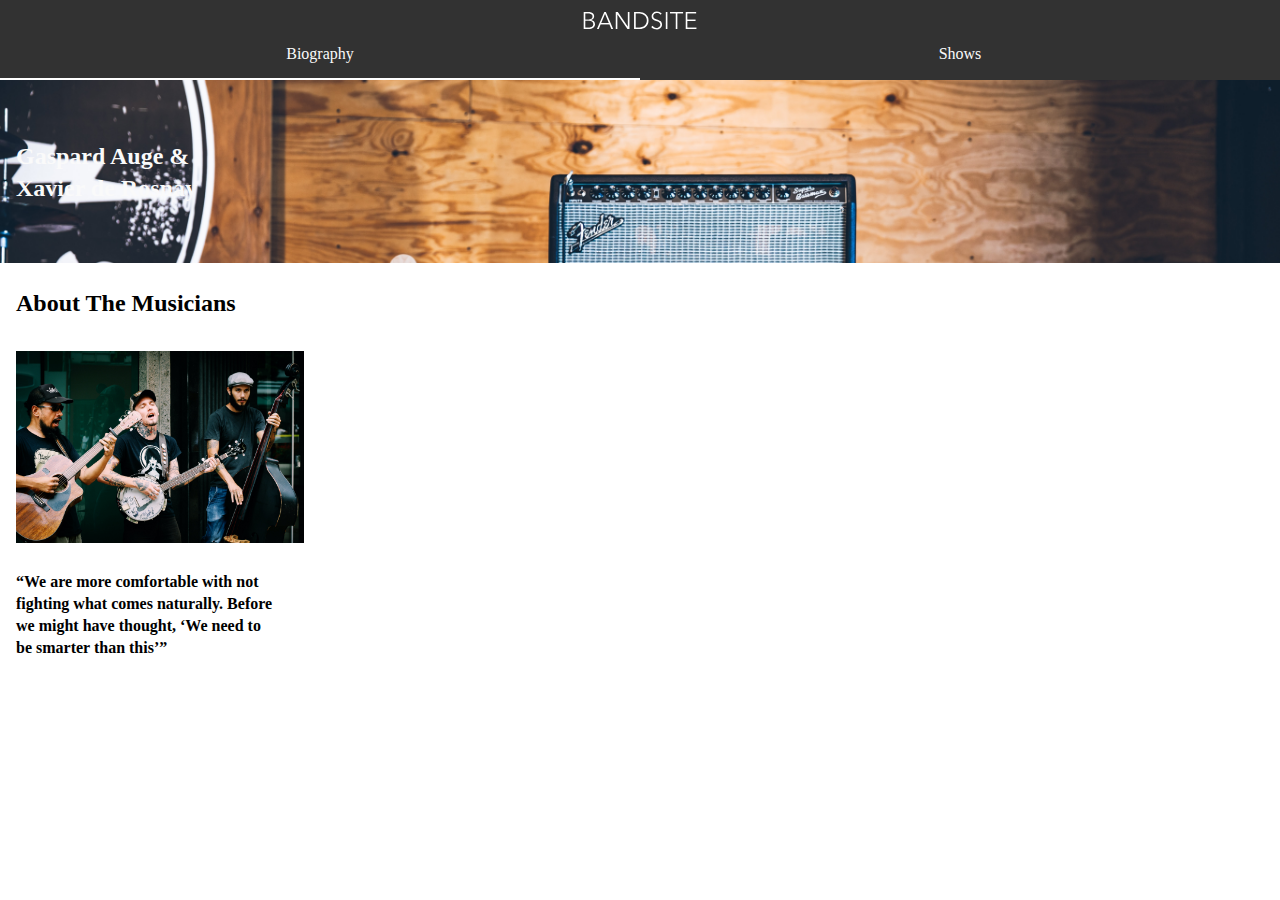
==== Sprint-1/index.html @ 8f19e52b "My Sprint 1" ====
<!DOCTYPE html>
<html lang="en">
<head>
    <meta charset="UTF-8">
    <meta name="viewport" content="width=device-width, initial-scale=1.0">
    <title>Band Site</title>
    <link rel="stylesheet" href="./Styles/main.css">
</head>
<body>
    <header class="header">
        <nav class="header__nav">
            <div class="nav__div">
                <a href="./index.html" class="nav__div--link"><img src="./Assets/Logo/Logo-bandsite.svg" alt=""></a>
            </div>
            <div class="nav__div2">
                <a href="./index.html" class="nav__div2--link nav__div2--link1">Biography</a>
                <a href="" class="nav__div2--link nav__div2--link2">Shows</a>
            </div>
        </nav>
    </header>
    <main class="hero">
            <h1 class="hero__head">Gaspard Auge &<br> Xavier de Rosnay</h1>
    </main>
    <article class="article">
            <h2 class="subheader">About The Musicians</h2>
            <img class="article__img" src="./Assets/Images/matheus-ferrero-RxpqZBBevKg-unsplash.jpg" alt="Musicians">
            <p class="article__quote"><strong>“We are more comfortable with not<br>
                                       fighting what comes naturally. Before<br>
                                       we might have thought, ‘We need to<br>
                                       be smarter than this’”</strong></p>
    </article>
    <footer>

    </footer>
</body>
</html>
---- Sprint-1/Styles/main.css ----
@font-face {
  font-family: 'Avenir';
  src: url("../4.0-Assets/_Global-Font/AvenirNextProLT");
}

* {
  padding: 0;
  margin: 0;
  font-family: 'Avenir';
}

.header__nav {
  background-color: #323232;
  height: 80px;
  display: -webkit-box;
  display: -ms-flexbox;
  display: flex;
  -webkit-box-sizing: border-box;
          box-sizing: border-box;
  -webkit-box-orient: vertical;
  -webkit-box-direction: normal;
      -ms-flex-direction: column;
          flex-direction: column;
  -webkit-box-pack: center;
      -ms-flex-pack: center;
          justify-content: center;
  width: 100%;
}

.header__nav .nav__div {
  margin: auto;
  padding: 0 16px;
}

.header__nav .nav__div2 {
  display: -webkit-box;
  display: -ms-flexbox;
  display: flex;
  -webkit-box-pack: justify;
      -ms-flex-pack: justify;
          justify-content: space-between;
  -webkit-box-sizing: border-box;
          box-sizing: border-box;
}

.header__nav .nav__div2--link1 {
  text-align: center;
  color: #fafafa;
  text-decoration: none;
  padding-bottom: 15px;
  width: 50%;
  border-bottom: 2px solid white;
}

.header__nav .nav__div2--link2 {
  text-align: center;
  color: #fafafa;
  text-decoration: none;
  padding-bottom: 15px;
  width: 50%;
}

.hero {
  background-image: url("../Assets/Images/austin-neill-1t0yY9lSpyE-unsplash.jpg");
  height: 183px;
  background-size: cover;
  padding: 0 16px;
  display: -webkit-box;
  display: -ms-flexbox;
  display: flex;
  -webkit-box-align: center;
      -ms-flex-align: center;
          align-items: center;
}

.hero__head {
  color: #fafafa;
  font-size: 24px;
  line-height: 32px;
}

.article {
  padding: 0 16px;
}

.article .subheader {
  font-size: 24px;
  line-height: 32px;
  padding: 24px 0 32px;
}

.article__img {
  width: 288px;
  padding-bottom: 24px;
}

.article__quote {
  font-size: 16px;
  line-height: 22px;
  text-align: justify;
}
/*# sourceMappingURL=main.css.map */
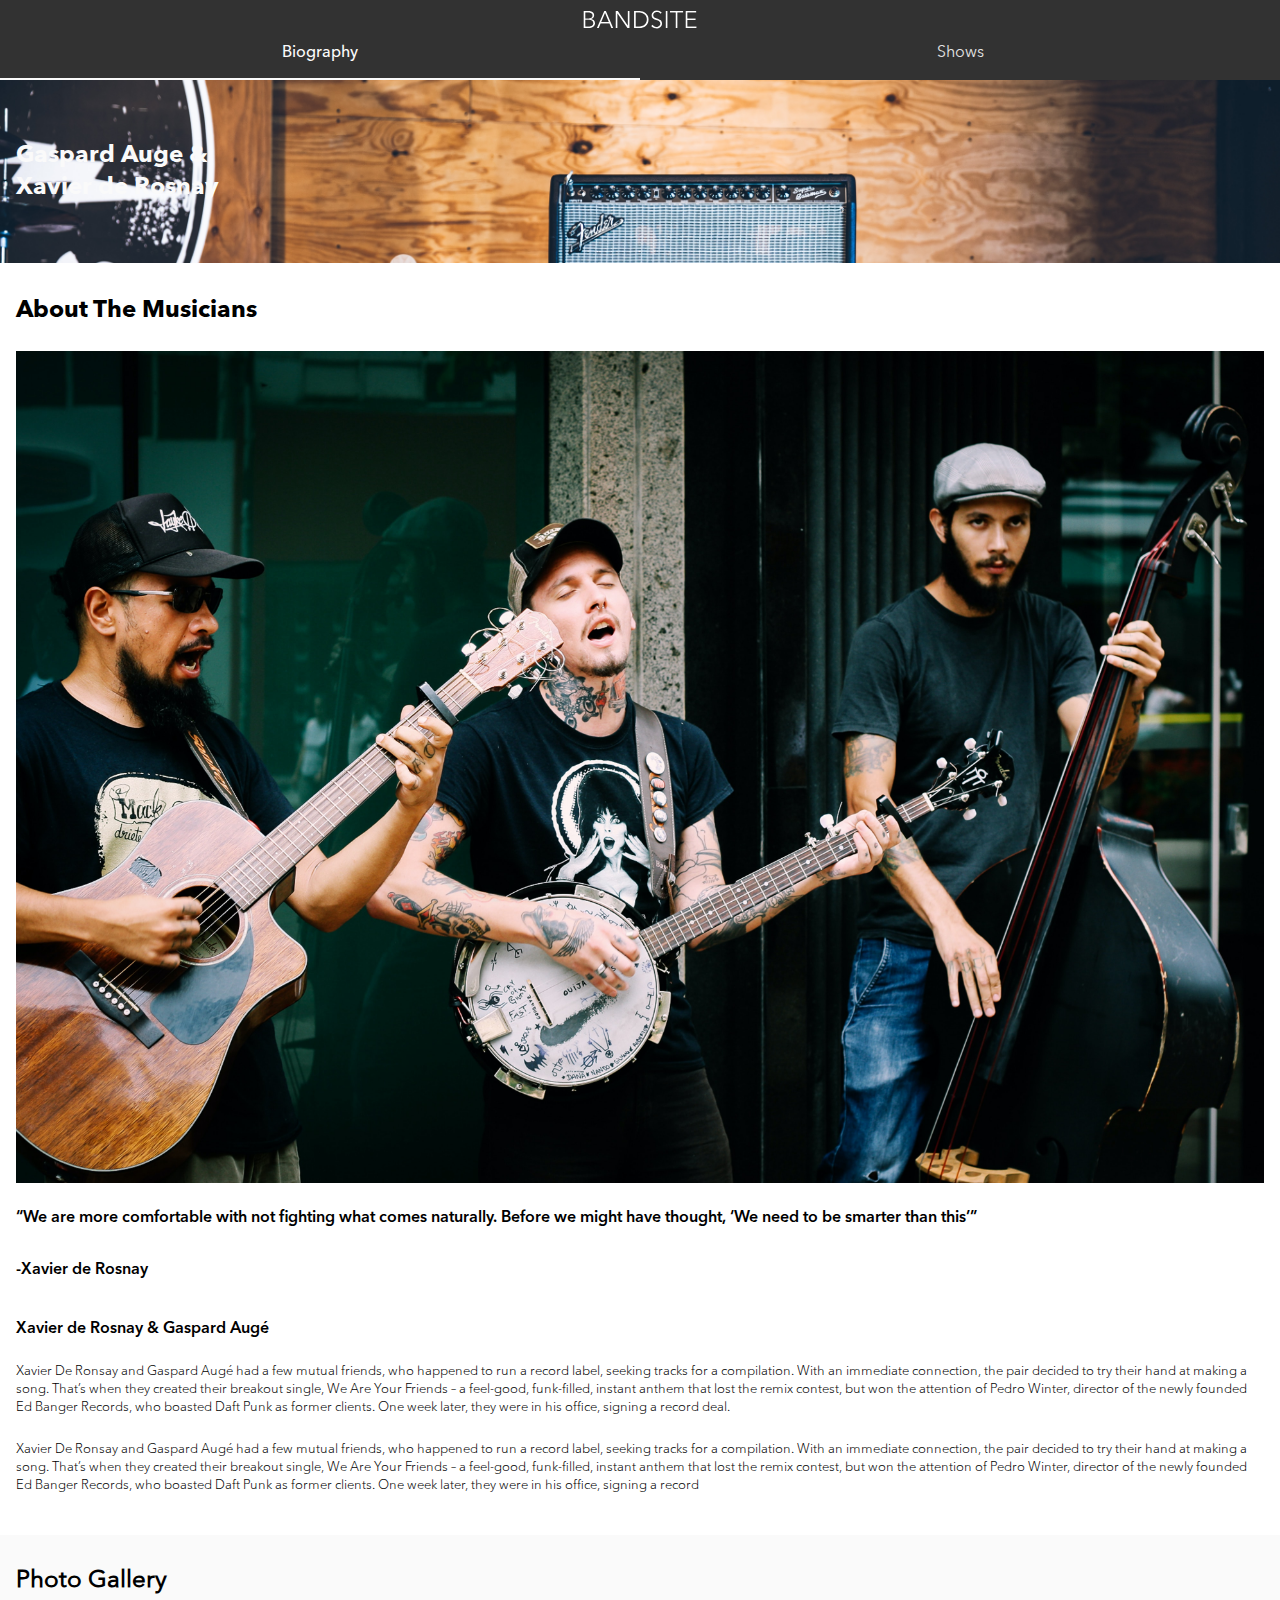
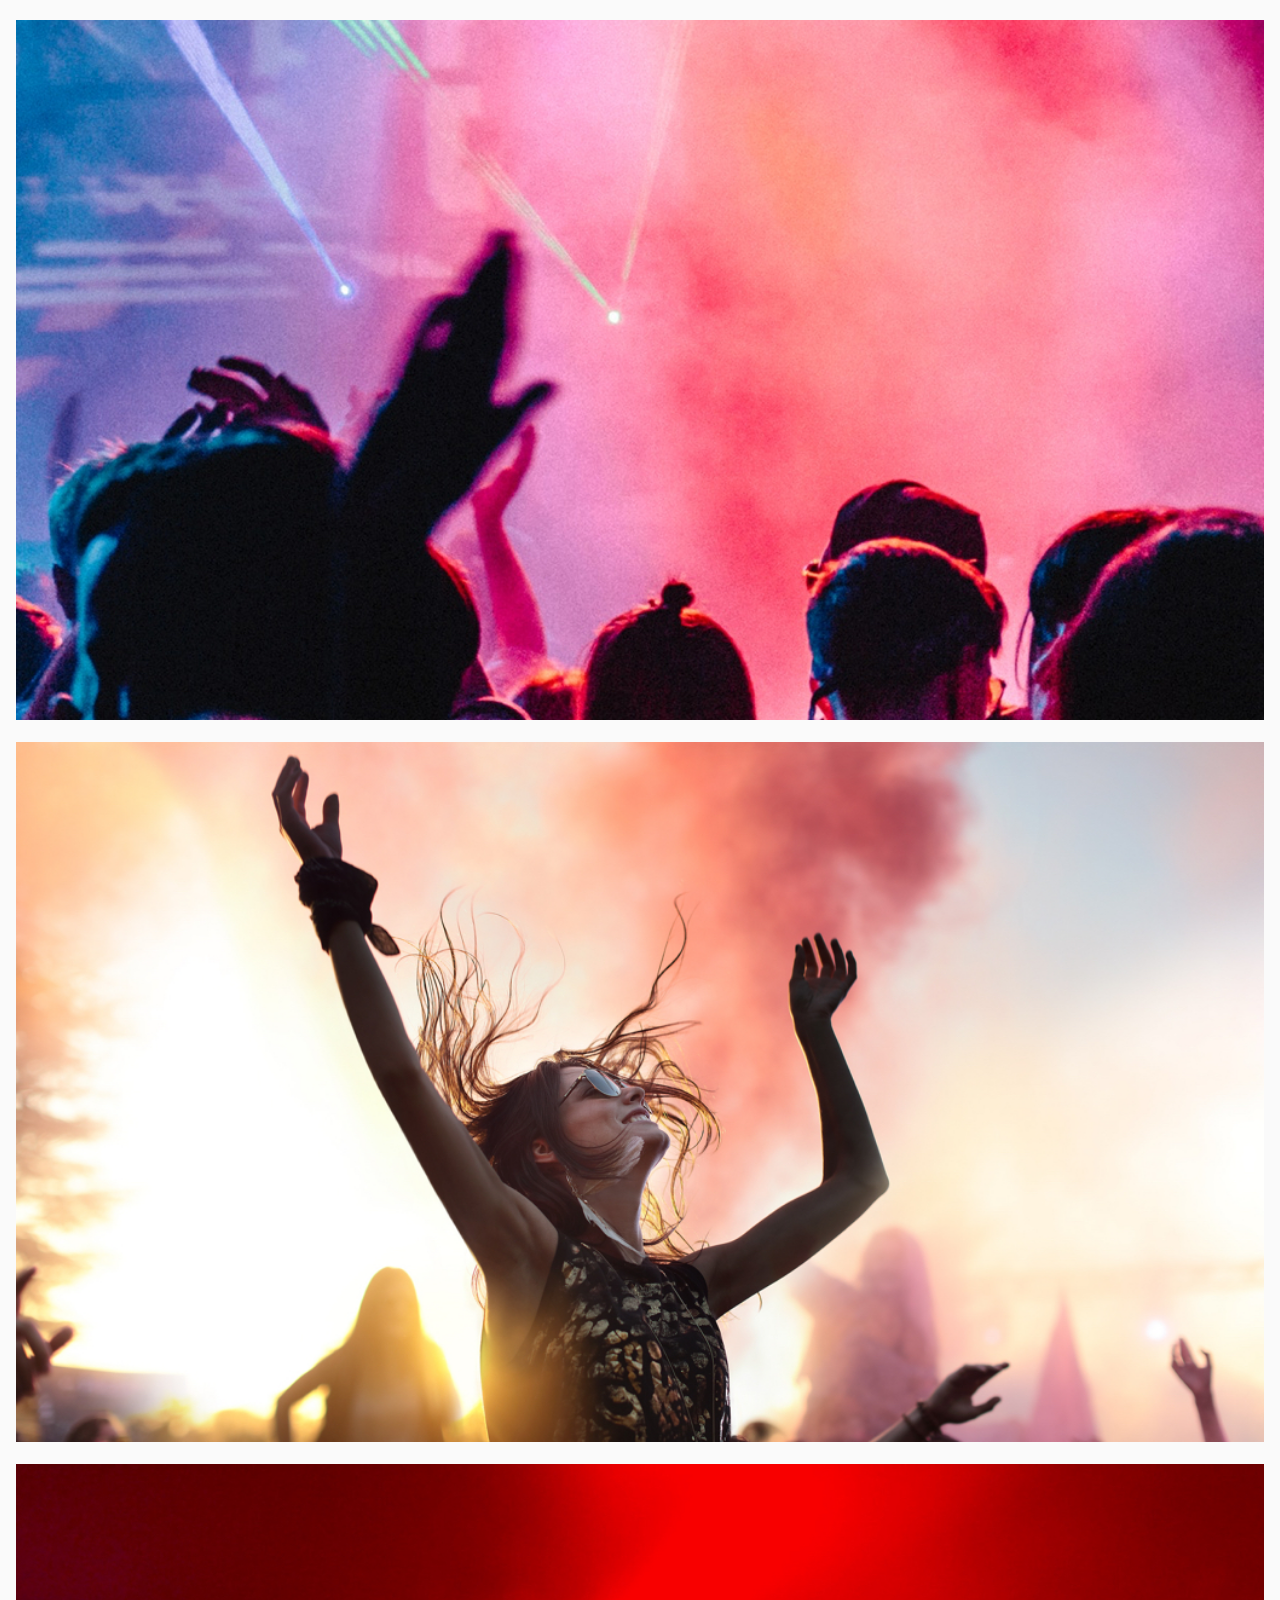
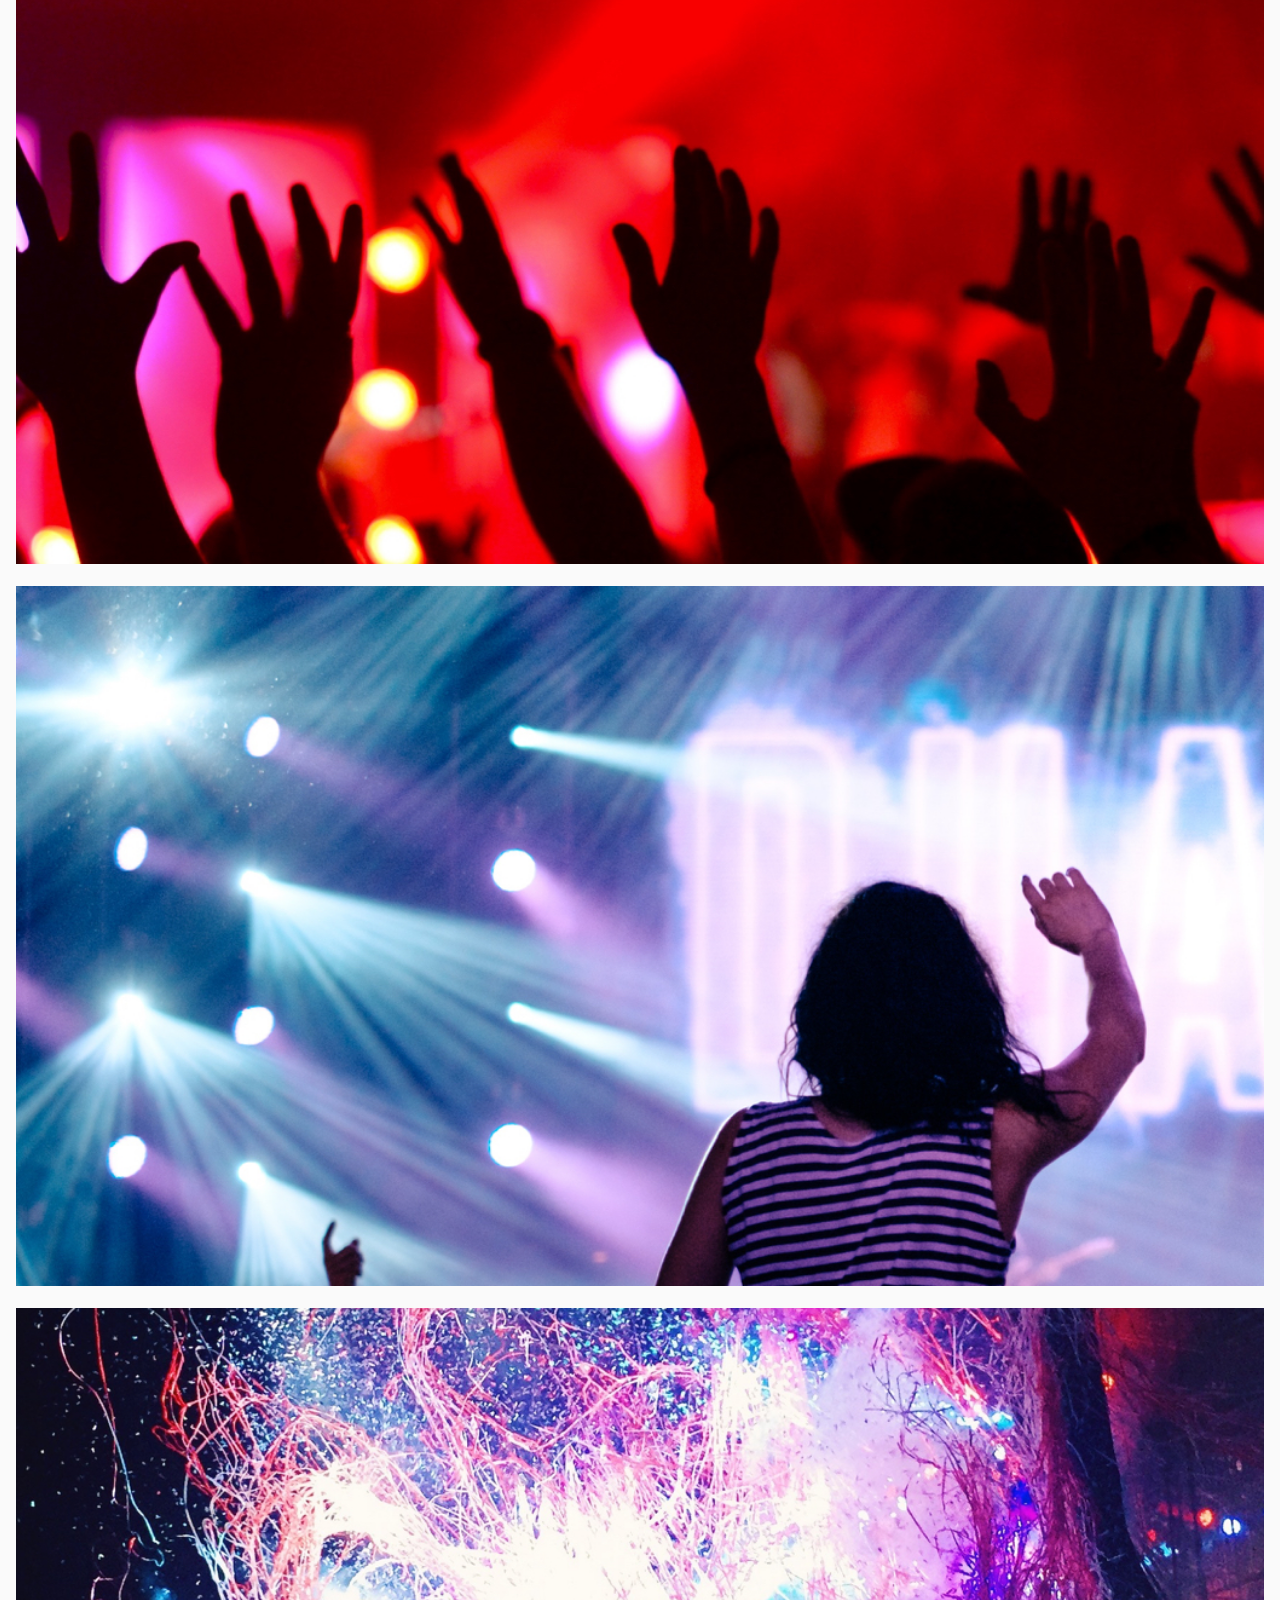
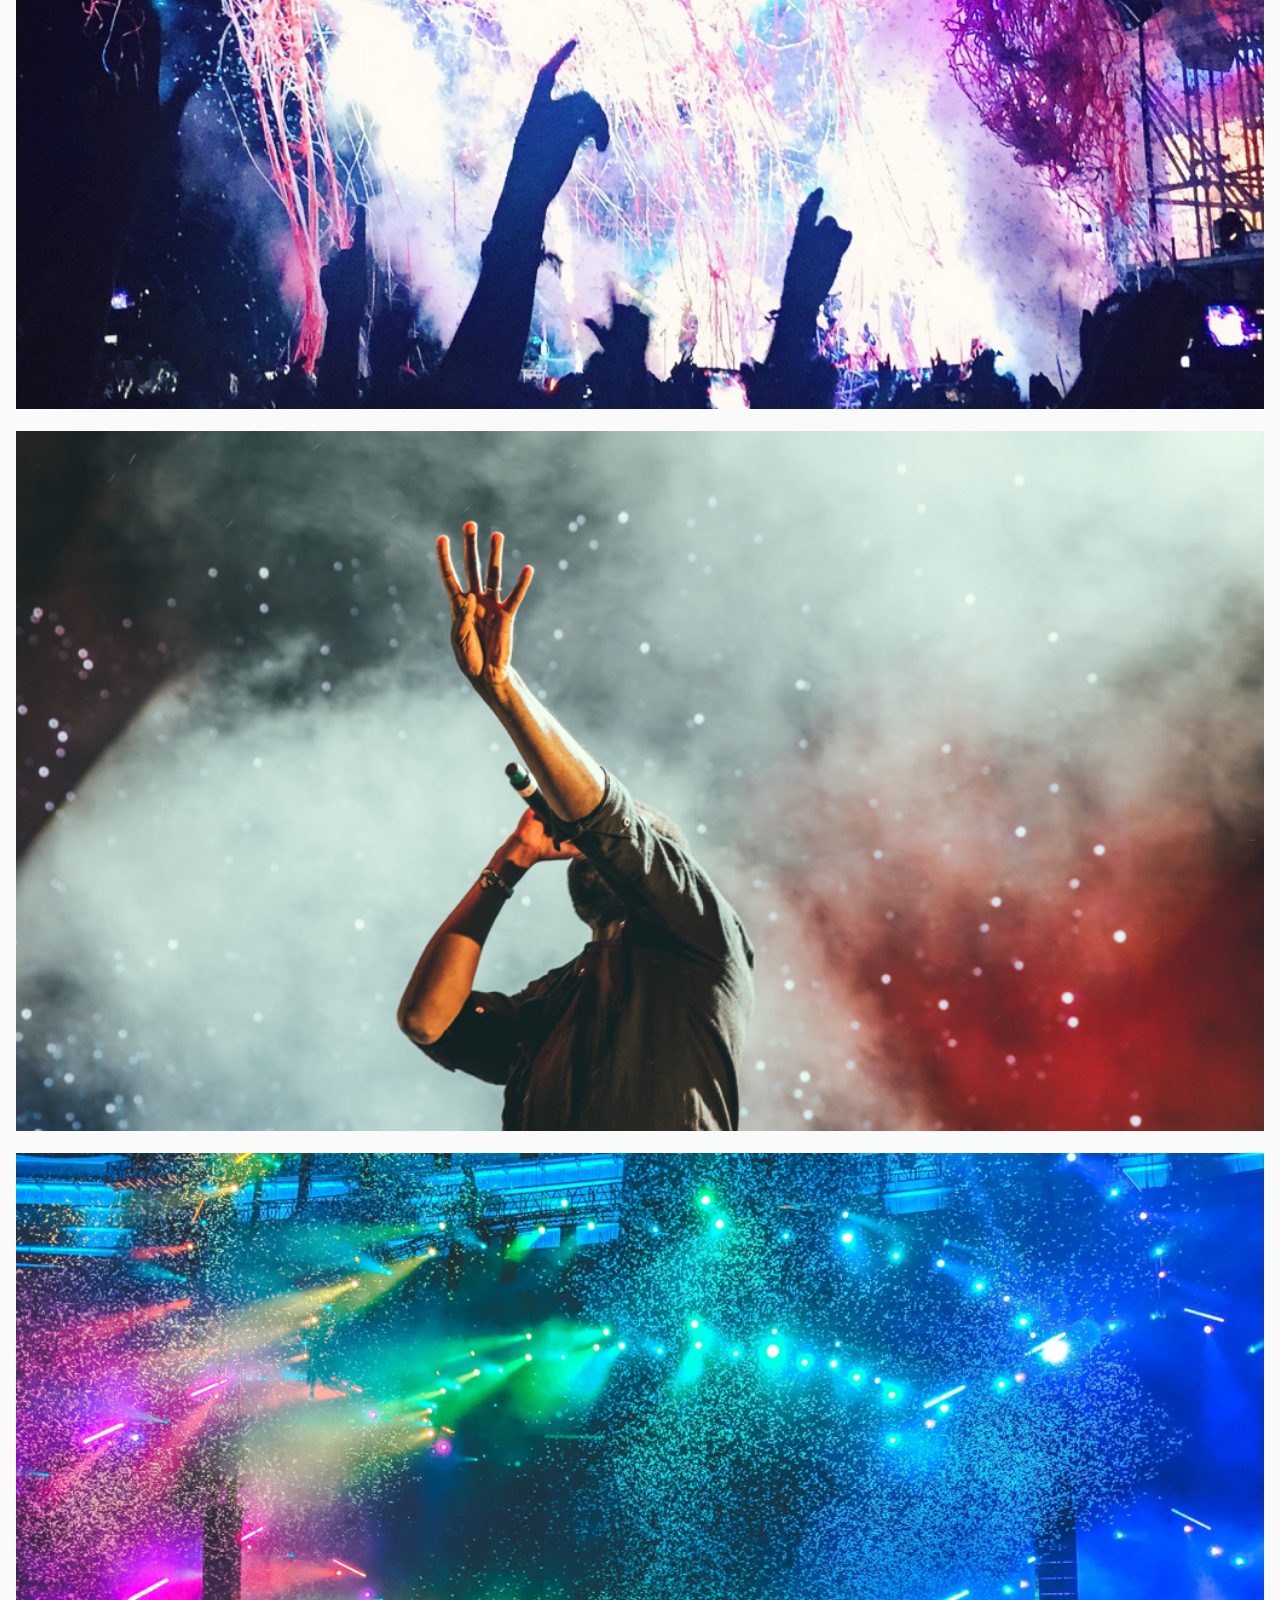
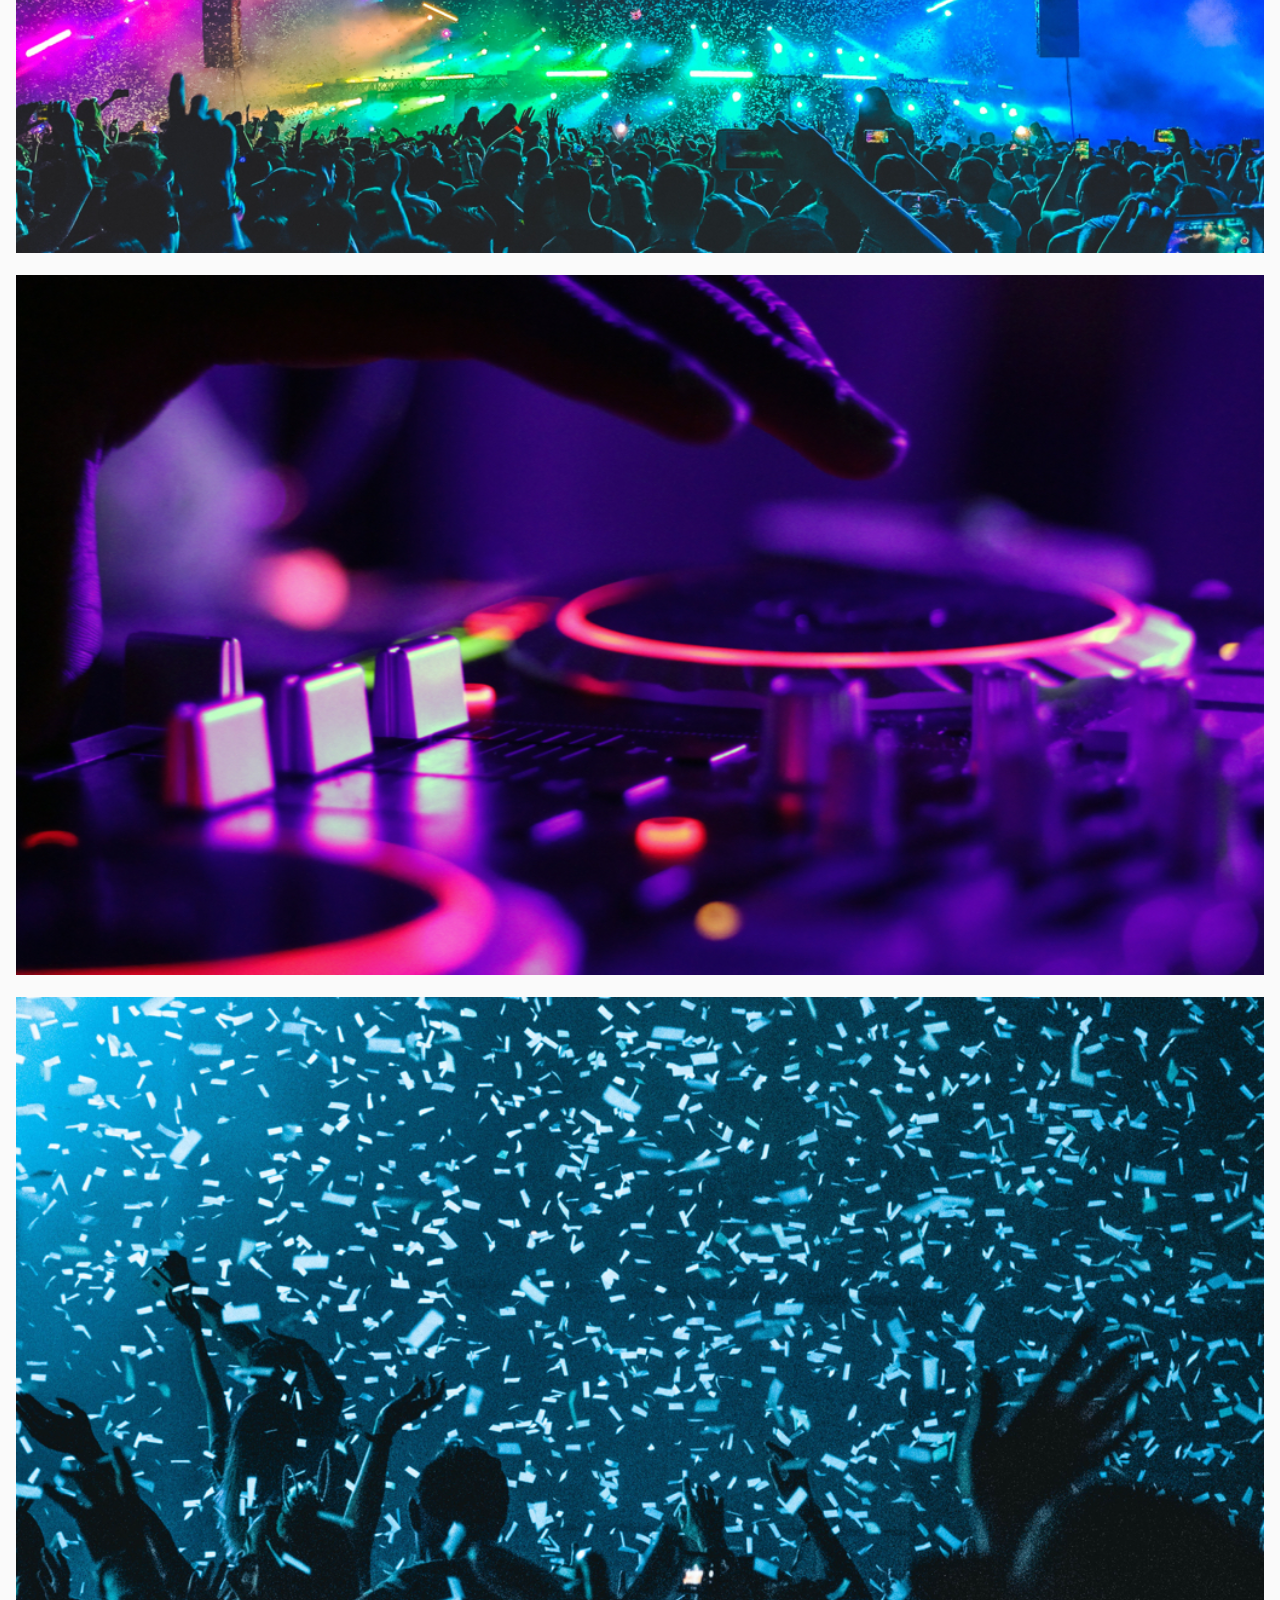
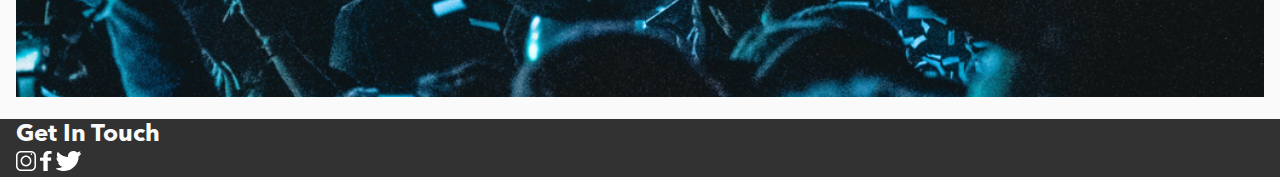
==== commit 67e833fb: "mobile site head and main" ====
--- a/Sprint-1/index.html
+++ b/Sprint-1/index.html
@@ -22,15 +22,49 @@
             <h1 class="hero__head">Gaspard Auge &<br> Xavier de Rosnay</h1>
     </main>
     <article class="article">
-            <h2 class="subheader">About The Musicians</h2>
+            <h2 class="article__header">About The Musicians</h2>
             <img class="article__img" src="./Assets/Images/matheus-ferrero-RxpqZBBevKg-unsplash.jpg" alt="Musicians">
-            <p class="article__quote"><strong>“We are more comfortable with not<br>
-                                       fighting what comes naturally. Before<br>
-                                       we might have thought, ‘We need to<br>
-                                       be smarter than this’”</strong></p>
+            <p class="article__quote quote">“We are more comfortable with not fighting what comes naturally. Before
+            we might have thought, ‘We need to be smarter than this’”</p>
+            <p class="article__quote">-Xavier de Rosnay</p>
+            <p class="article__quote musicians">Xavier de Rosnay & Gaspard Augé</p>
+            <p class="article__para para1">Xavier De Ronsay and Gaspard Augé had a few
+                mutual friends, who happened to run a record label,
+                seeking tracks for a compilation. With an immediate
+                connection, the pair decided to try their hand at
+                making a song. That’s when they created their
+                breakout single, We Are Your Friends – a feel-good,
+                funk-filled, instant anthem that lost the remix
+                contest, but won the attention of Pedro Winter,
+                director of the newly founded Ed Banger Records,
+                who boasted Daft Punk as former clients. One week
+                later, they were in his office, signing a record deal.
+                </p>
+            <p class="article__para para2">Xavier De Ronsay and Gaspard Augé had a few mutual friends, who happened to run a record label,
+                seeking tracks for a compilation. With an immediate connection, the pair decided to try their hand at 
+                making a song. That’s when they created their breakout single, We Are Your Friends – a feel-good, funk-filled,
+                instant anthem that lost the remix contest, but won the attention of Pedro Winter,
+                director of the newly founded Ed Banger Records, who boasted Daft Punk as former clients. One week later, they were in his office, signing a record</p>
     </article>
-    <footer>
-
+    <section class="section">
+        <h2 class="section__head">Photo Gallery</h2>
+        <img class="section__img" src="./Assets/Images/Photo-gallery-1.jpg" alt="concert photo 1">
+        <img class="section__img" src="./Assets/Images/Photo-gallery-2.jpg" alt="concert photo 2">
+        <img class="section__img" src="./Assets/Images/Photo-gallery-3.jpg" alt="concert photo 3">
+        <img class="section__img" src="./Assets/Images/Photo-gallery-4.jpg" alt="concert photo 4">
+        <img class="section__img" src="./Assets/Images/Photo-gallery-5.jpg" alt="concert photo 5">
+        <img class="section__img" src="./Assets/Images/Photo-gallery-6.jpg" alt="concert photo 6">
+        <img class="section__img" src="./Assets/Images/Photo-gallery-7.jpg" alt="concert photo 7">
+        <img class="section__img" src="./Assets/Images/Photo-gallery-8.jpg" alt="concert photo 8">
+        <img class="section__img" src="./Assets/Images/Photo-gallery-9.jpg" alt="concert photo 9">
+    </section>
+    <footer class="footer">
+        <h1 class="footer__head">Get In Touch</h1>
+        <div class="div__icon">
+            <img src="./Assets/Icons/SVG/Icon-instagram.svg" alt="Instagram Icon">
+            <img src="./Assets/Icons/SVG/Icon-facebook.svg" alt="Facebook Icon">
+            <img src="./Assets/Icons/SVG/Icon-twitter.svg" alt="Twitter Icon">
+        </div>
     </footer>
 </body>
 </html>--- a/Sprint-1/Styles/main.css
+++ b/Sprint-1/Styles/main.css
@@ -1,12 +1,32 @@
 @font-face {
-  font-family: 'Avenir';
-  src: url("../4.0-Assets/_Global-Font/AvenirNextProLT");
+  font-family: "Avenir-Bold";
+  src: url("../Assets/_Global-Font/AvenirNextProLT/Linotype - AvenirNextLTPro-Bold.otf"), url("../Assets/_Global-Font/AvenirNextProLT/Alternative-files/Linotype - Avenir Next LT Pro Bold.ttf");
+}
+
+@font-face {
+  font-family: "Avenir";
+  src: url("../Assets/_Global-Font/AvenirNextProLT/Linotype - AvenirNextLTPro-Regular.otf"), url("../Assets/_Global-Font/AvenirNextProLT/Alternative-files/Linotype - Avenir Next LT Pro.ttf");
+}
+
+@font-face {
+  font-family: "Avenir-Medium";
+  src: url("../Assets/_Global-Font/AvenirNextProLT/Linotype - AvenirNextLTPro-Medium.otf"), url("../Assets/_Global-Font/AvenirNextProLT/Alternative-files/Linotype - Avenir Next LT Pro Medium.ttf");
+}
+
+@font-face {
+  font-family: "Avenir-demi";
+  src: url("../Assets/_Global-Font/AvenirNextProLT/Linotype - AvenirNextLTPro-Demi.otf"), url("../Assets/_Global-Font/AvenirNextProLT/Alternative-files/Linotype - Avenir Next LT Pro Demi.ttf");
+}
+
+@font-face {
+  font-family: "Avenir-Light";
+  src: url("../Assets/_Global-Font/AvenirNextProLT/Linotype - AvenirNextLTPro-Light.otf"), url("../Assets/_Global-Font/AvenirNextProLT/Alternative-files/Linotype - Avenir Next LT Pro Light.ttf");
 }
 
 * {
   padding: 0;
   margin: 0;
-  font-family: 'Avenir';
+  font-family: "Avenir";
 }
 
 .header__nav {
@@ -45,19 +65,20 @@
 
 .header__nav .nav__div2--link1 {
   text-align: center;
-  color: #fafafa;
   text-decoration: none;
   padding-bottom: 15px;
   width: 50%;
-  border-bottom: 2px solid white;
+  font-family: "Avenir-Medium";
+  border-bottom: 2px solid #fafafa;
+  color: #fafafa;
 }
 
 .header__nav .nav__div2--link2 {
   text-align: center;
-  color: #fafafa;
   text-decoration: none;
   padding-bottom: 15px;
   width: 50%;
+  color: #e1e1e1;
 }
 
 .hero {
@@ -73,8 +94,9 @@
           align-items: center;
 }
 
-.hero__head {
+.hero__head, .footer__head {
   color: #fafafa;
+  font-family: "Avenir-Bold";
   font-size: 24px;
   line-height: 32px;
 }
@@ -83,20 +105,70 @@
   padding: 0 16px;
 }
 
-.article .subheader {
+.article__header {
+  font-family: "Avenir-Bold";
   font-size: 24px;
   line-height: 32px;
-  padding: 24px 0 32px;
+  padding: 32px 0 24px;
 }
 
 .article__img {
-  width: 288px;
+  width: 100%;
+  padding-bottom: 24px;
+  display: -webkit-box;
+  display: -ms-flexbox;
+  display: flex;
+  -webkit-box-pack: center;
+      -ms-flex-pack: center;
+          justify-content: center;
+}
+
+.article__quote {
+  font-family: "Avenir-demi";
+}
+
+.article .quote {
+  line-height: 22px;
+  padding-bottom: 32px;
+}
+
+.article .musicians {
+  padding: 40px 0 24px;
+}
+
+.article__para {
+  display: -webkit-box;
+  display: -ms-flexbox;
+  display: flex;
+  font-size: 13px;
+  line-height: 18px;
+  font-family: "Avenir-Light";
+}
+
+.article .para1 {
   padding-bottom: 24px;
 }
 
-.article__quote {
-  font-size: 16px;
-  line-height: 22px;
-  text-align: justify;
+.article .para2 {
+  padding-bottom: 40px;
+}
+
+.section {
+  padding: 0 16px;
+  background-color: #fafafa;
+}
+
+.section__head {
+  padding: 32px 0 24px;
+}
+
+.section__img {
+  width: 100%;
+  padding-bottom: 16px;
+}
+
+.footer {
+  padding: 0 16px;
+  background-color: #323232;
 }
 /*# sourceMappingURL=main.css.map */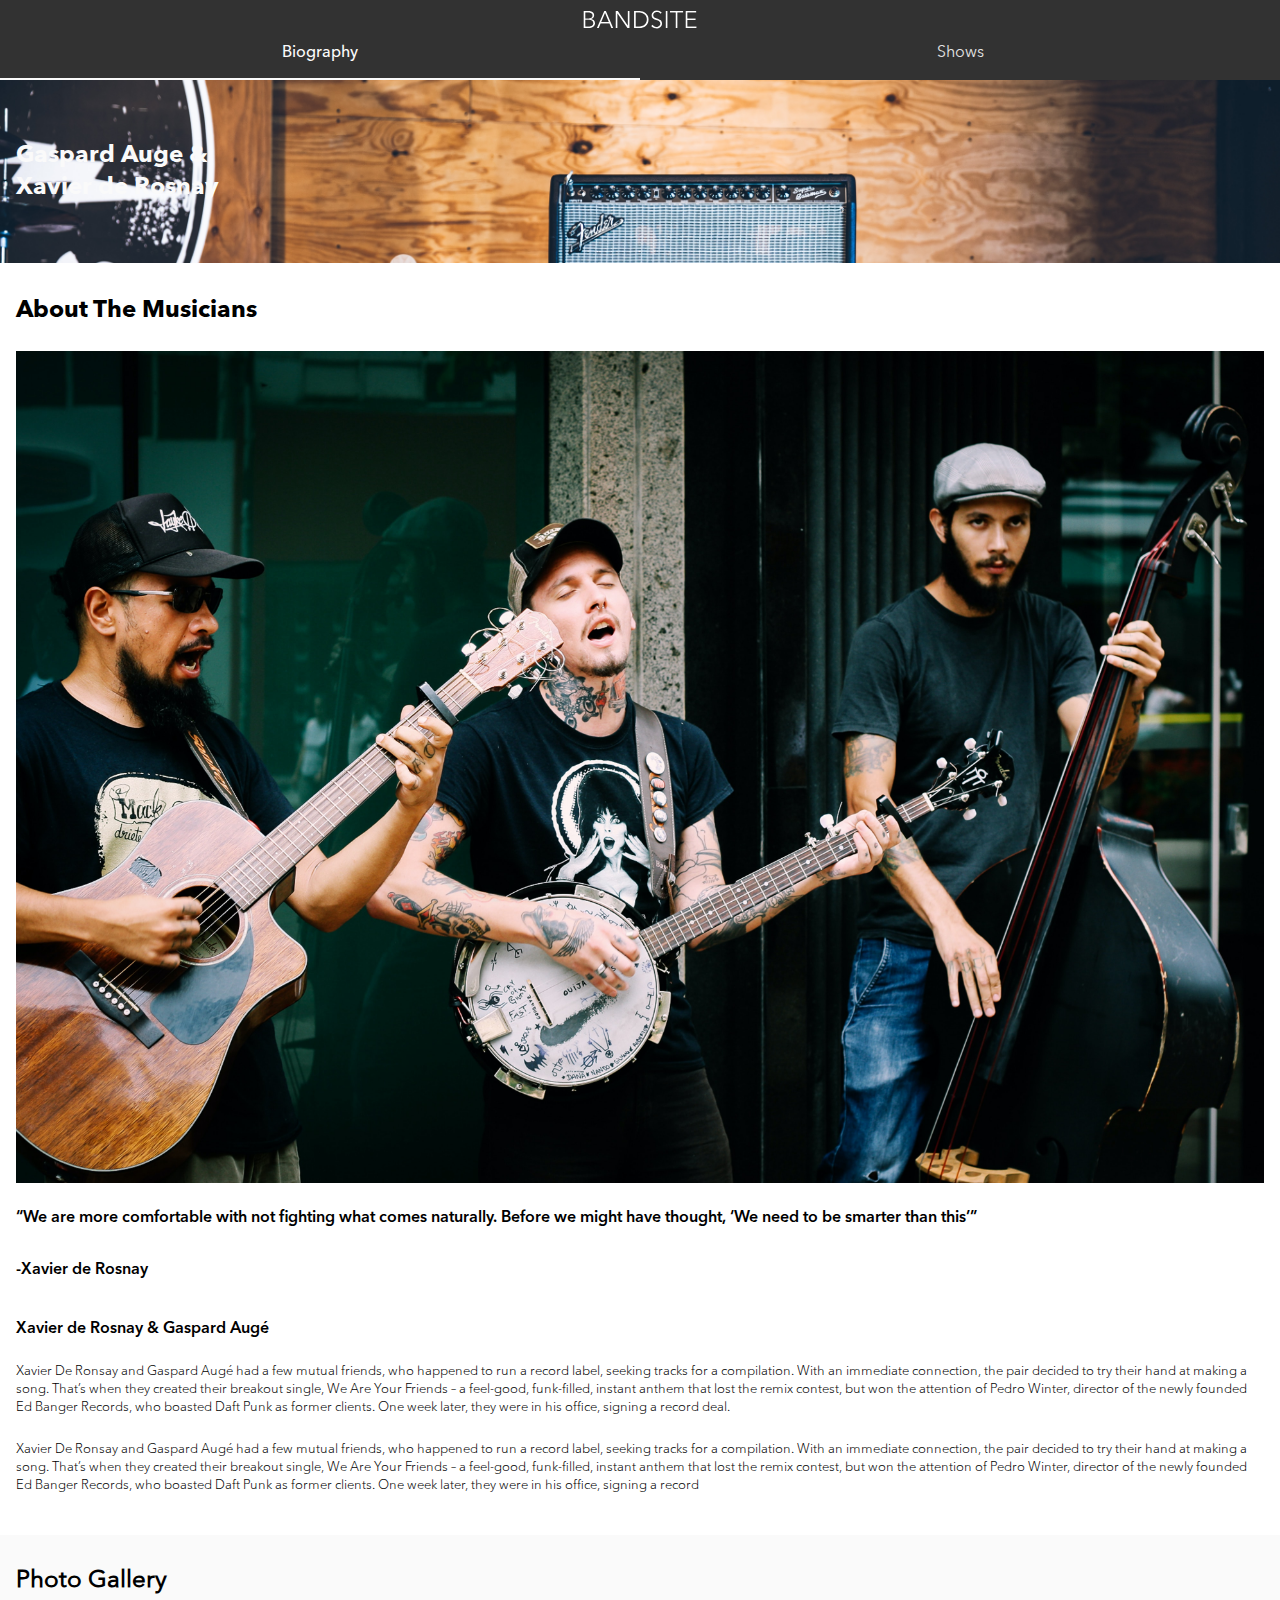
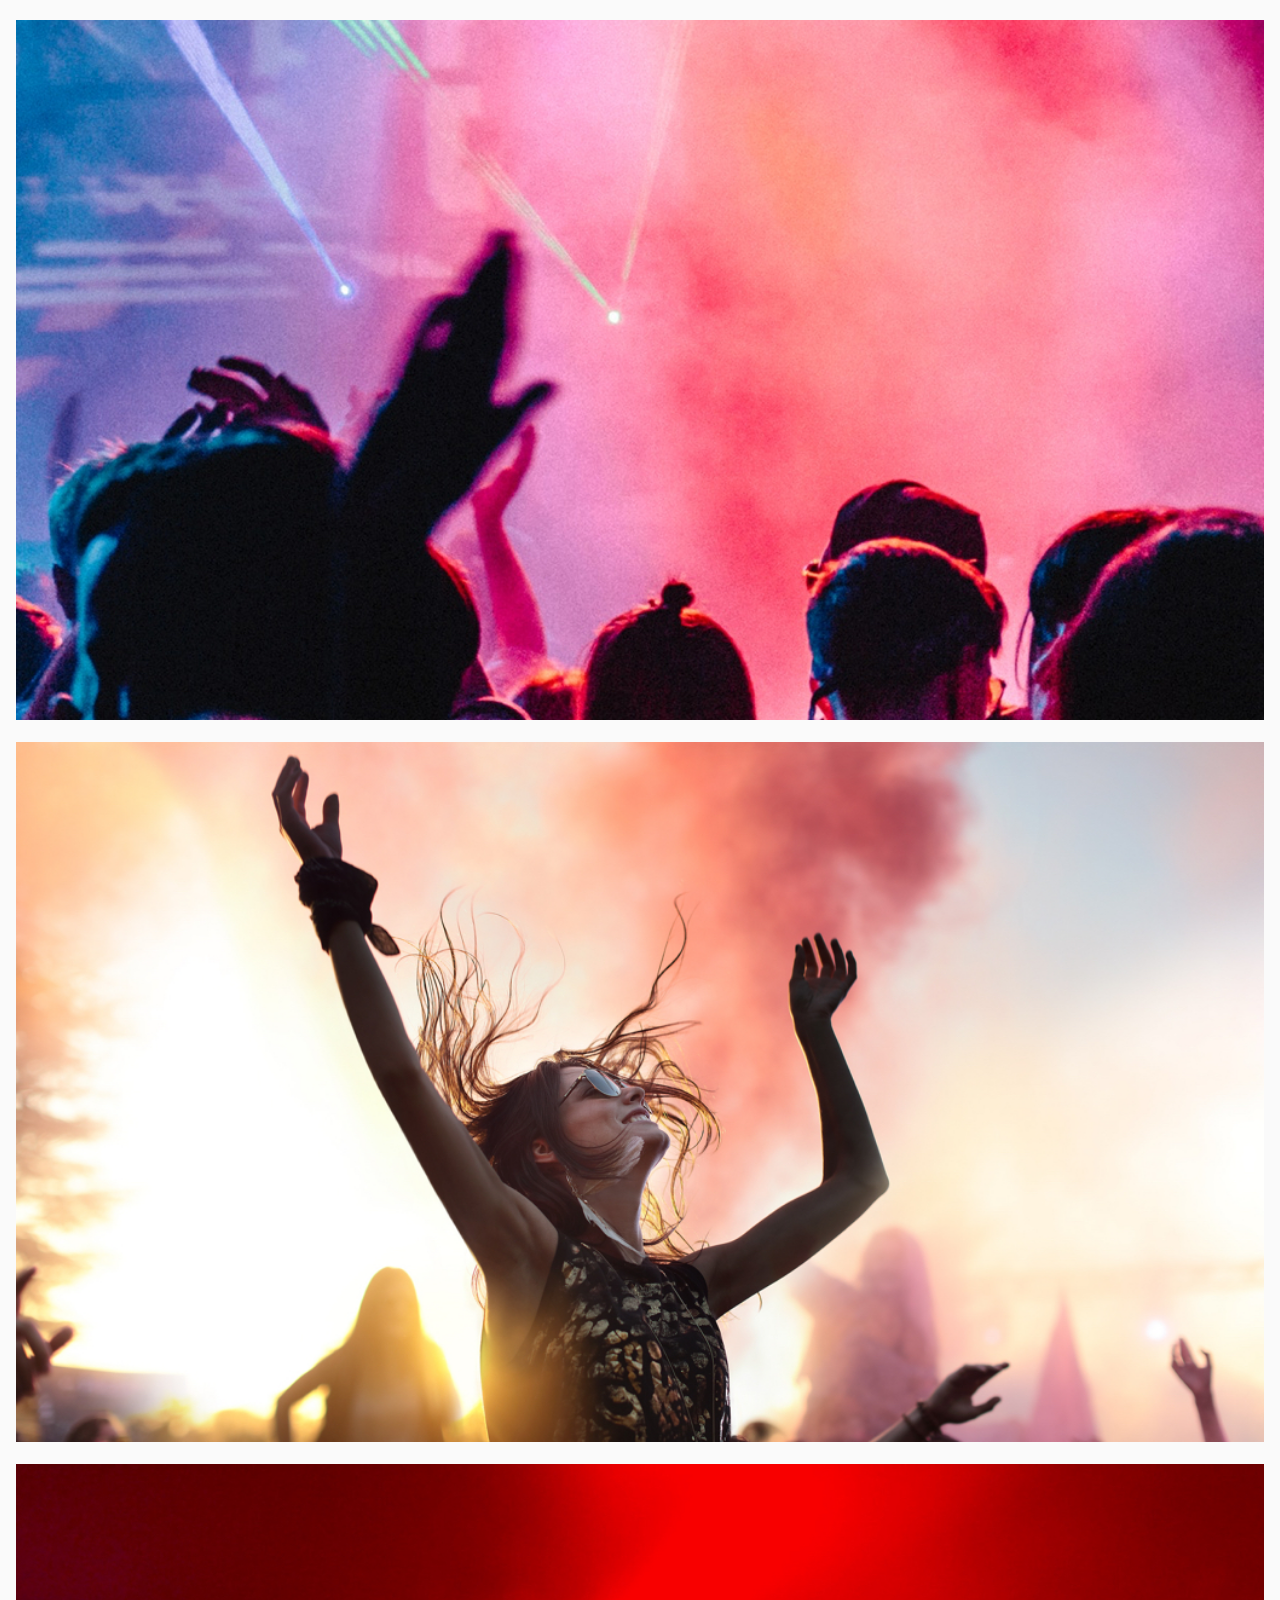
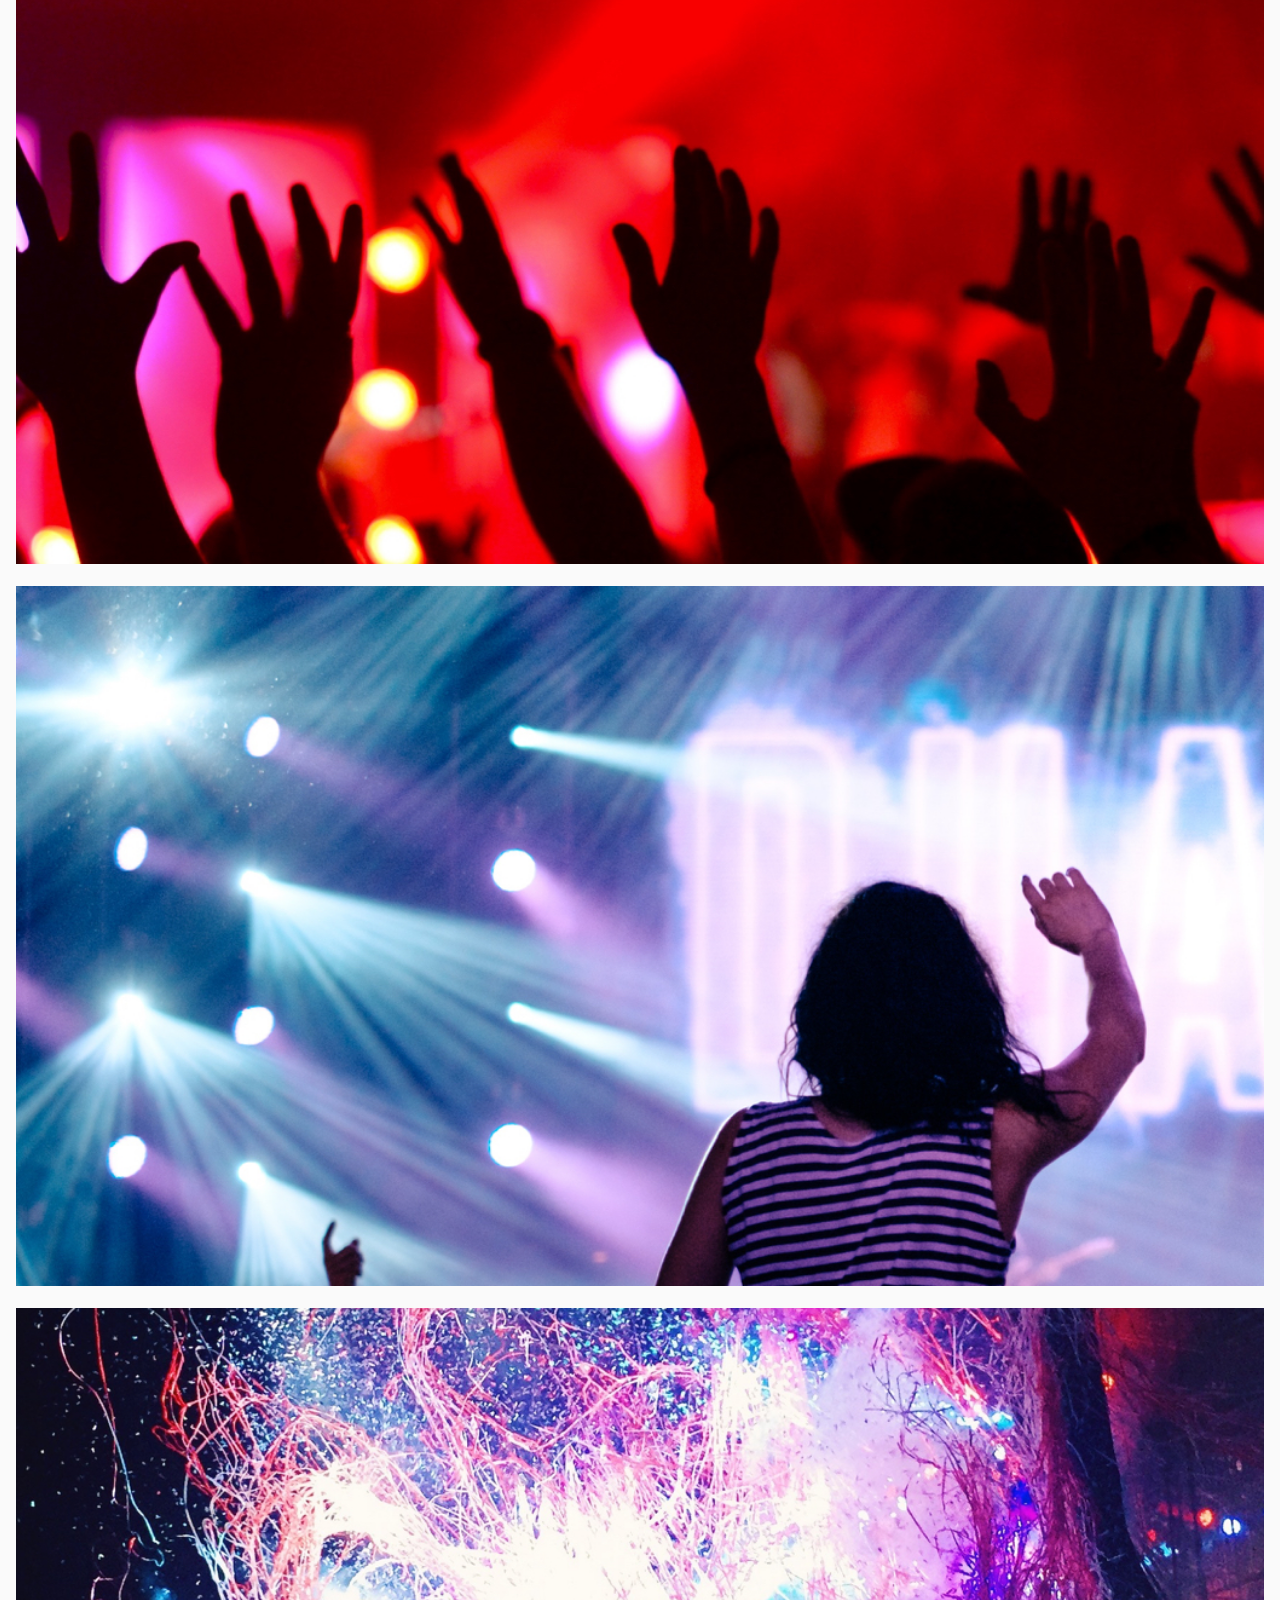
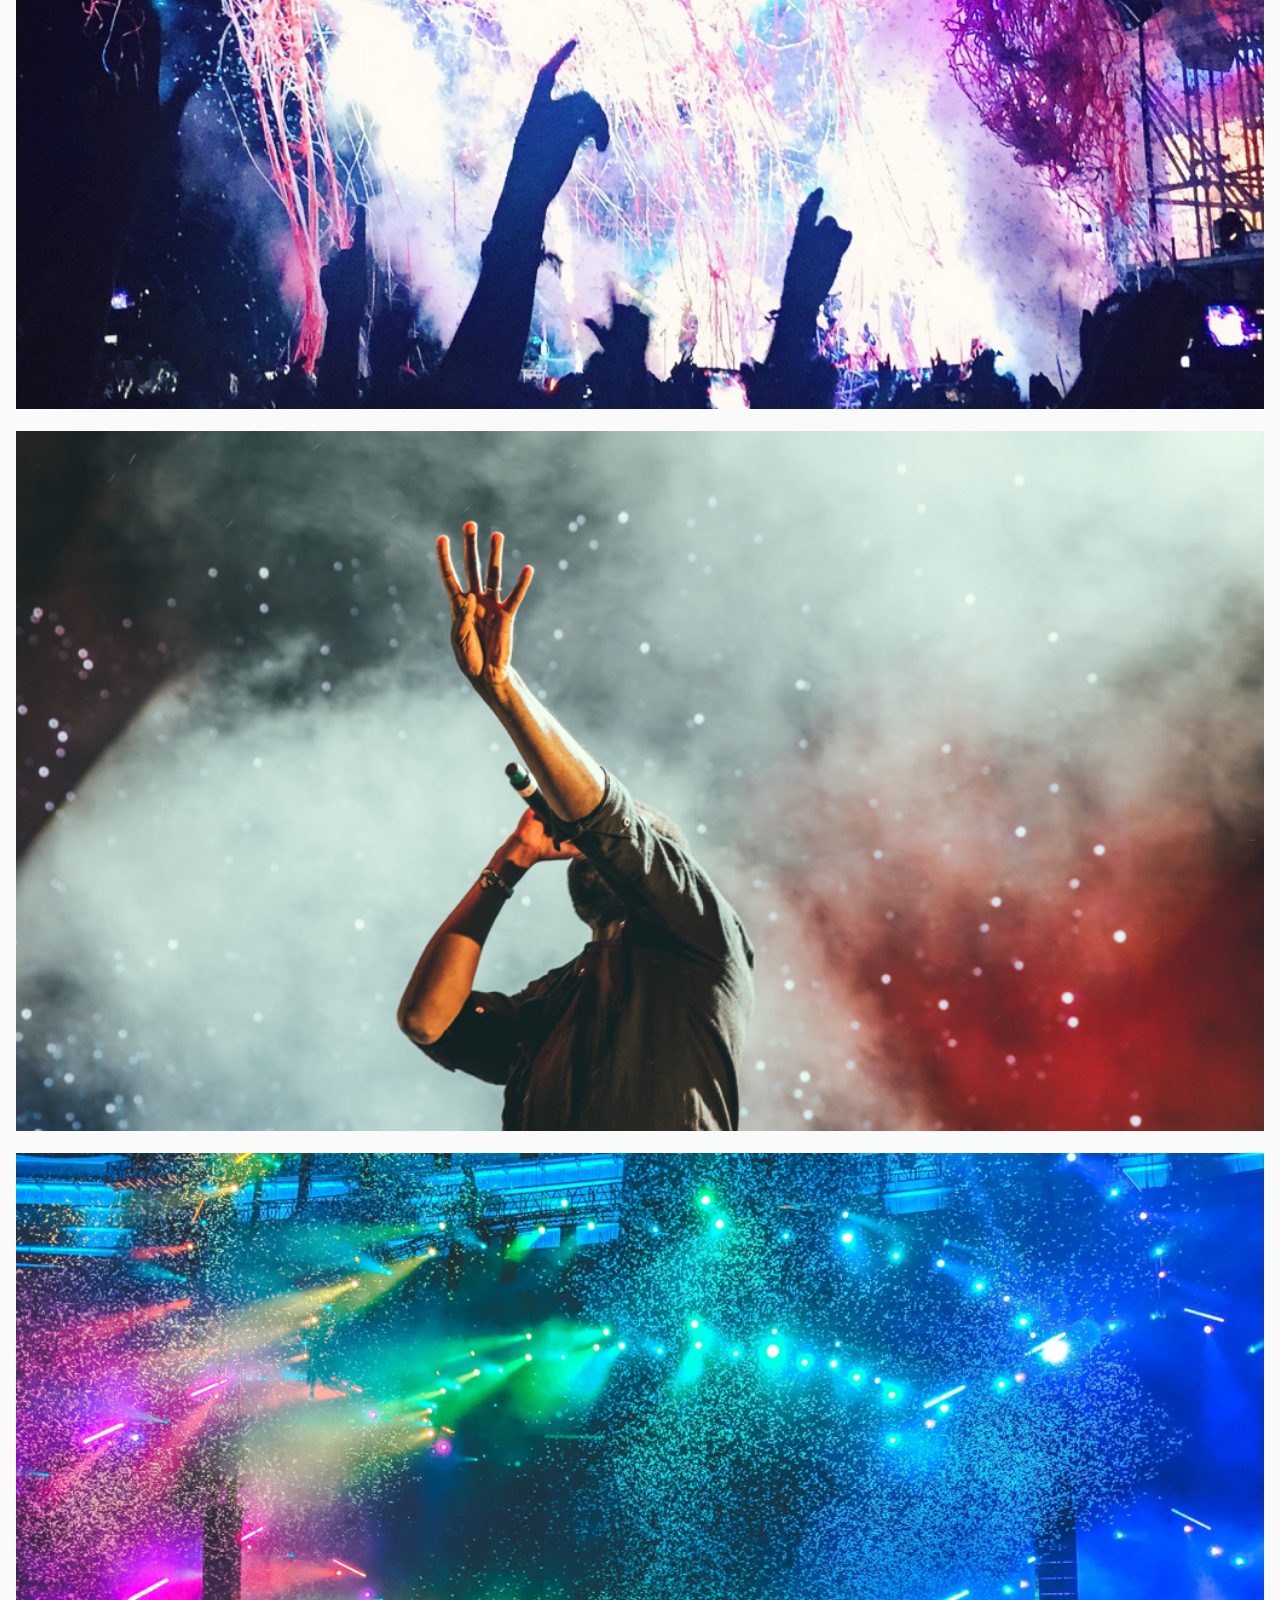
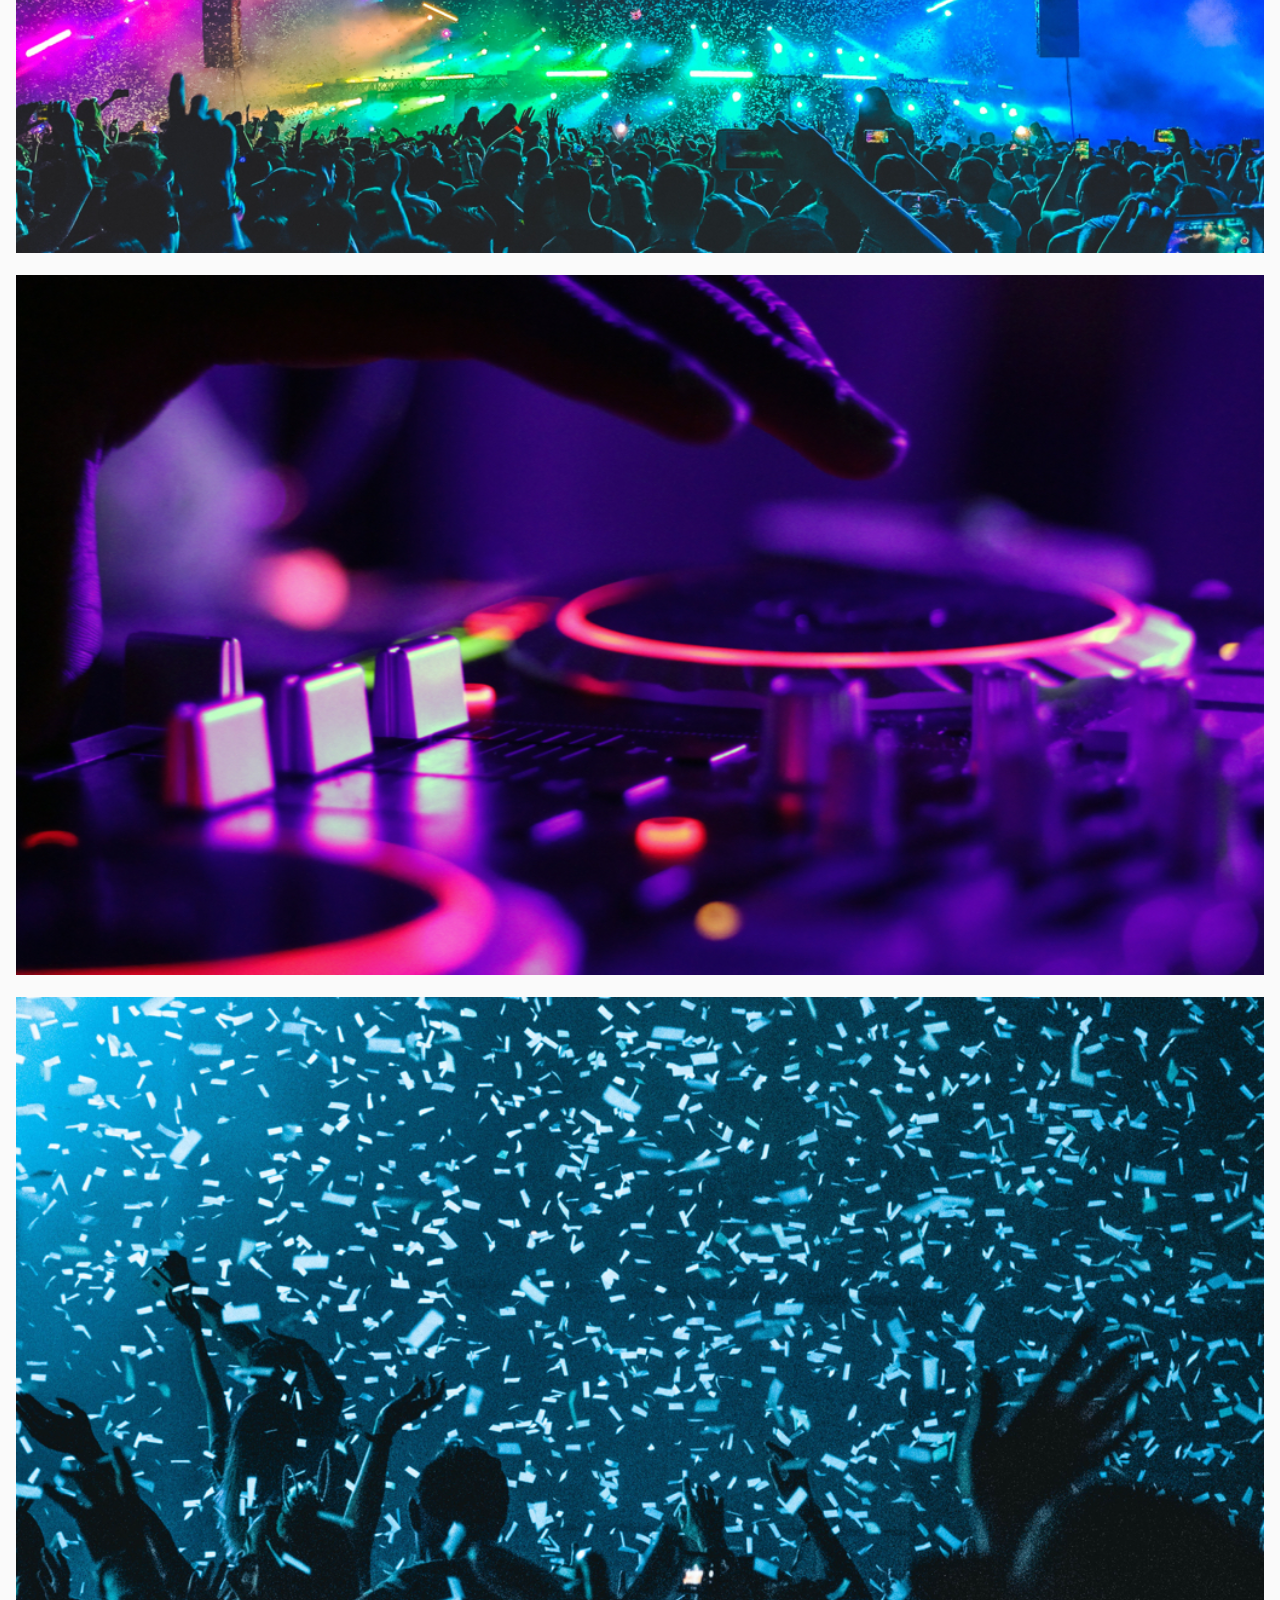
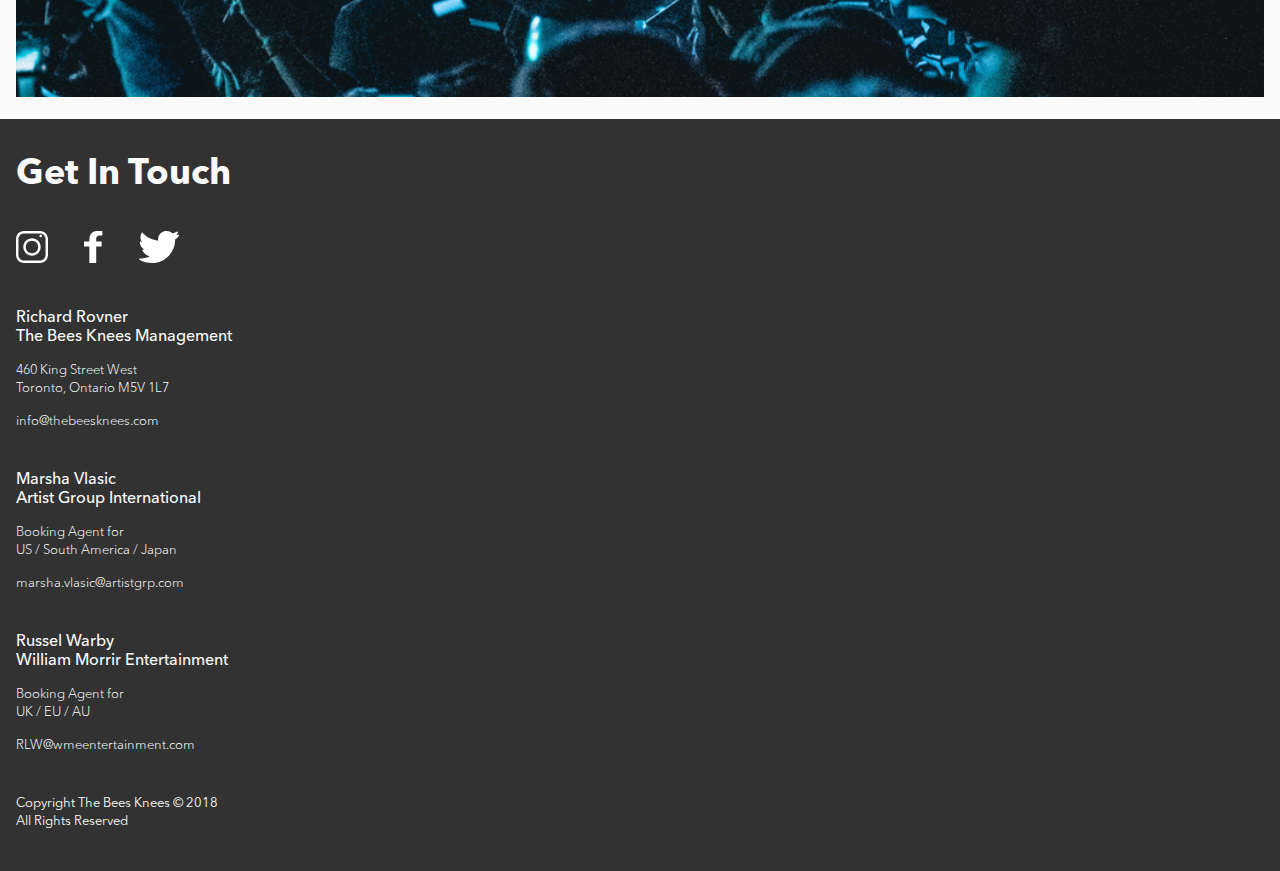
==== commit ee371971: "Mobile site design complete" ====
--- a/Sprint-1/index.html
+++ b/Sprint-1/index.html
@@ -60,10 +60,34 @@
     </section>
     <footer class="footer">
         <h1 class="footer__head">Get In Touch</h1>
-        <div class="div__icon">
-            <img src="./Assets/Icons/SVG/Icon-instagram.svg" alt="Instagram Icon">
-            <img src="./Assets/Icons/SVG/Icon-facebook.svg" alt="Facebook Icon">
-            <img src="./Assets/Icons/SVG/Icon-twitter.svg" alt="Twitter Icon">
+        <div class="footer__icon">
+            <img class="footer__icon-img" src="./Assets/Icons/SVG/Icon-instagram.svg" alt="Instagram Icon">
+            <img class="footer__icon-img" src="./Assets/Icons/SVG/Icon-facebook.svg" alt="Facebook Icon">
+            <img class="footer__icon-img" src="./Assets/Icons/SVG/Icon-twitter.svg" alt="Twitter Icon">
+        </div>
+        <div class="footer__site-name">
+            <img src="./Assets/Logo/Logo-bandsite.svg" alt="">
+        </div>
+        <div class="contact">
+            <div class="contact__mgmt">
+                <p class="contact__mgmt--name">Richard Rovner<br>The Bees Knees Management</p>
+                <p class="contact__mgmt--add">460 King Street West<br>Toronto, Ontario M5V 1L7</p>
+                <p class="contact__mgmt--add">info@thebeesknees.com</p>
+            </div>
+            <div class="contact__mgmt">
+                <p class="contact__mgmt--name">Marsha Vlasic<br>Artist Group International</p>
+                <p class="contact__mgmt--add">Booking Agent for<br>US / South America / Japan</p>
+                <p class="contact__mgmt--add">marsha.vlasic@artistgrp.com</p>
+            </div>
+            <div class="contact__mgmt">
+                <p class="contact__mgmt--name">Russel Warby<br>William Morrir Entertainment</p>
+                <p class="contact__mgmt--add">Booking Agent for<br>UK / EU / AU</p>
+                <p class="contact__mgmt--add">RLW@wmeentertainment.com</p>
+            </div>
+        </div>
+        <div class="copyright">
+            <p>Copyright The Bees Knees © 2018</p>
+            <p>All Rights Reserved</p>
         </div>
     </footer>
 </body>
--- a/Sprint-1/Styles/main.css
+++ b/Sprint-1/Styles/main.css
@@ -170,5 +170,41 @@
 .footer {
   padding: 0 16px;
   background-color: #323232;
+  color: #fafafa;
+}
+
+.footer__head {
+  font-size: 36px;
+  padding: 40px 0;
+}
+
+.footer__icon-img {
+  height: 2rem;
+  padding-right: 2rem;
+}
+
+.footer__site-name {
+  display: none;
+}
+
+.footer .copyright {
+  padding-bottom: 40px;
+  font-size: 13px;
+  line-height: 18px;
+}
+
+.contact__mgmt:nth-of-type(odd) {
+  padding: 40px 0;
+}
+
+.contact__mgmt--name {
+  font-family: "Avenir-Medium";
+}
+
+.contact__mgmt--add {
+  font-family: "Avenir-Light";
+  font-size: 13px;
+  line-height: 18px;
+  padding-top: 15px;
 }
 /*# sourceMappingURL=main.css.map */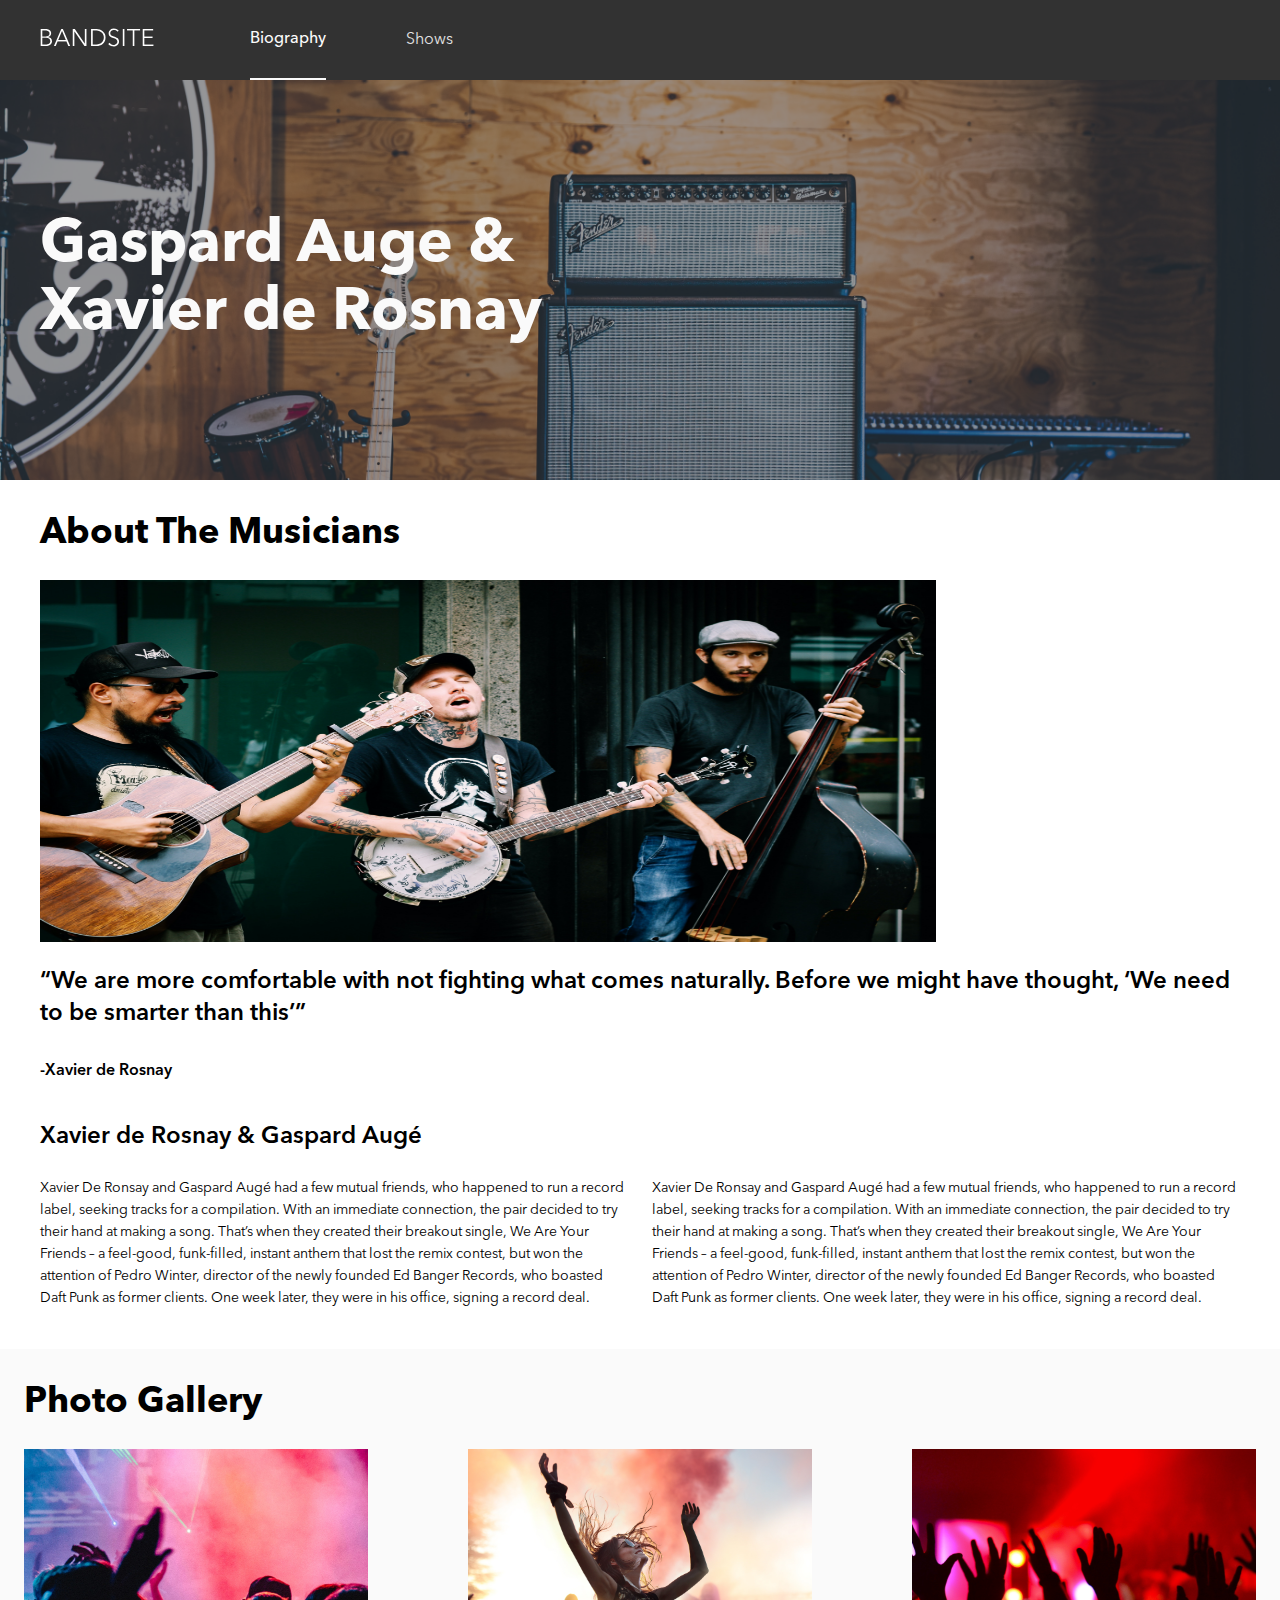
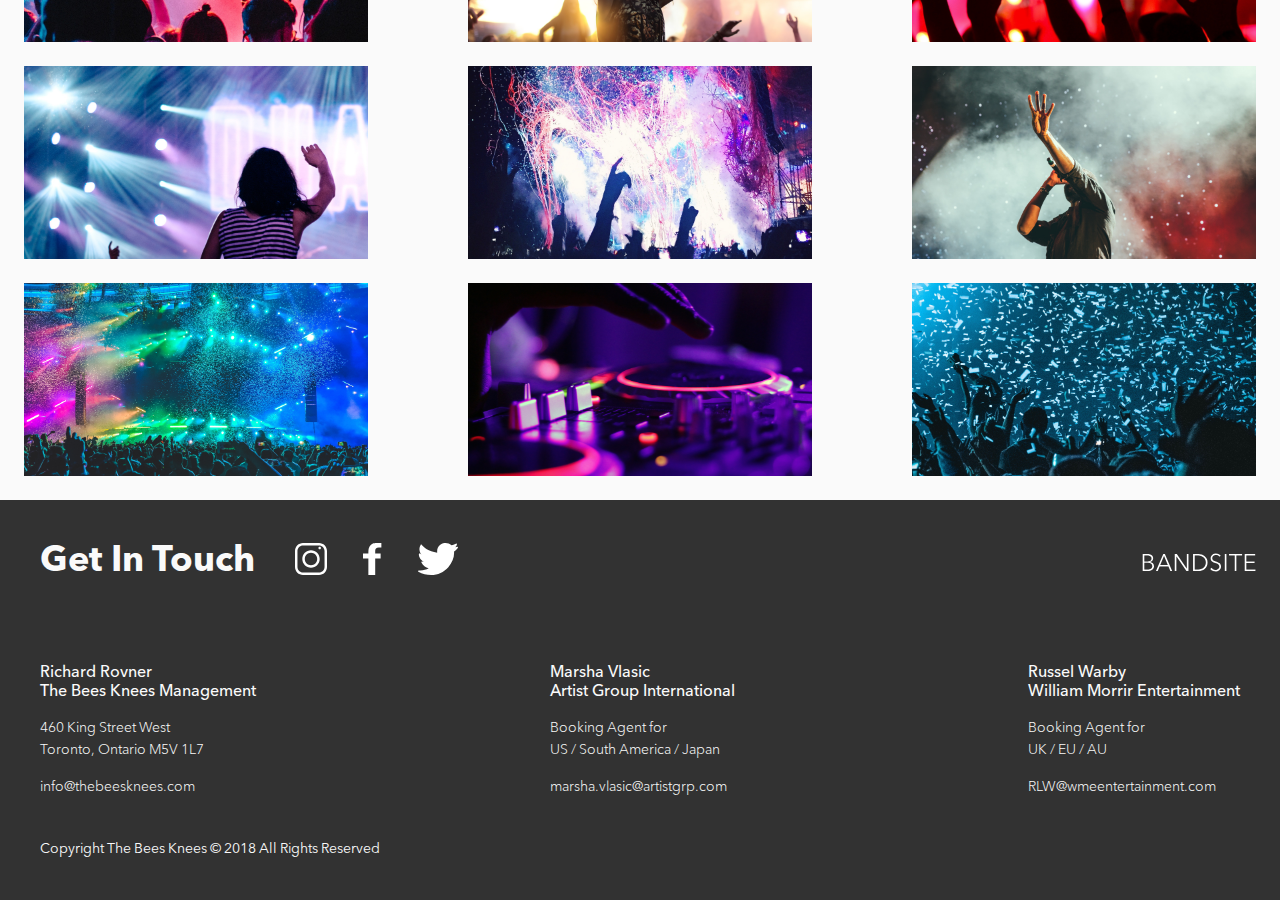
==== commit 3151e738: "tablet styling complete" ====
--- a/Sprint-1/index.html
+++ b/Sprint-1/index.html
@@ -28,46 +28,63 @@
             we might have thought, ‘We need to be smarter than this’”</p>
             <p class="article__quote">-Xavier de Rosnay</p>
             <p class="article__quote musicians">Xavier de Rosnay & Gaspard Augé</p>
-            <p class="article__para para1">Xavier De Ronsay and Gaspard Augé had a few
-                mutual friends, who happened to run a record label,
-                seeking tracks for a compilation. With an immediate
-                connection, the pair decided to try their hand at
-                making a song. That’s when they created their
-                breakout single, We Are Your Friends – a feel-good,
-                funk-filled, instant anthem that lost the remix
-                contest, but won the attention of Pedro Winter,
-                director of the newly founded Ed Banger Records,
-                who boasted Daft Punk as former clients. One week
+            <div class="article__para">
+                <p class=" para1">Xavier De Ronsay and Gaspard Augé had a few 
+                mutual friends, who happened to run a record label, 
+                seeking tracks for a compilation. With an immediate 
+                connection, the pair decided to try their hand at 
+                making a song. That’s when they created their 
+                breakout single, We Are Your Friends – a feel-good, 
+                funk-filled, instant anthem that lost the remix 
+                contest, but won the attention of Pedro Winter, 
+                director of the newly founded Ed Banger Records, 
+                who boasted Daft Punk as former clients. One week 
                 later, they were in his office, signing a record deal.
                 </p>
-            <p class="article__para para2">Xavier De Ronsay and Gaspard Augé had a few mutual friends, who happened to run a record label,
-                seeking tracks for a compilation. With an immediate connection, the pair decided to try their hand at 
-                making a song. That’s when they created their breakout single, We Are Your Friends – a feel-good, funk-filled,
-                instant anthem that lost the remix contest, but won the attention of Pedro Winter,
-                director of the newly founded Ed Banger Records, who boasted Daft Punk as former clients. One week later, they were in his office, signing a record</p>
+                <p class="para2">Xavier De Ronsay and Gaspard Augé had a few
+                mutual friends, who happened to run a record label, 
+                seeking tracks for a compilation. With an immediate 
+                connection, the pair decided to try their hand at 
+                making a song. That’s when they created their 
+                breakout single, We Are Your Friends – a feel-good, 
+                funk-filled, instant anthem that lost the remix 
+                contest, but won the attention of Pedro Winter, 
+                director of the newly founded Ed Banger Records, 
+                who boasted Daft Punk as former clients. One week 
+                later, they were in his office, signing a record deal.
+                </p>
+            </div>
     </article>
     <section class="section">
         <h2 class="section__head">Photo Gallery</h2>
-        <img class="section__img" src="./Assets/Images/Photo-gallery-1.jpg" alt="concert photo 1">
-        <img class="section__img" src="./Assets/Images/Photo-gallery-2.jpg" alt="concert photo 2">
-        <img class="section__img" src="./Assets/Images/Photo-gallery-3.jpg" alt="concert photo 3">
-        <img class="section__img" src="./Assets/Images/Photo-gallery-4.jpg" alt="concert photo 4">
-        <img class="section__img" src="./Assets/Images/Photo-gallery-5.jpg" alt="concert photo 5">
-        <img class="section__img" src="./Assets/Images/Photo-gallery-6.jpg" alt="concert photo 6">
-        <img class="section__img" src="./Assets/Images/Photo-gallery-7.jpg" alt="concert photo 7">
-        <img class="section__img" src="./Assets/Images/Photo-gallery-8.jpg" alt="concert photo 8">
-        <img class="section__img" src="./Assets/Images/Photo-gallery-9.jpg" alt="concert photo 9">
+        <div class="img">
+            <img class="img__styl" src="./Assets/Images/Photo-gallery-1.jpg" alt="concert photo 1">
+            <img class="img__styl" src="./Assets/Images/Photo-gallery-2.jpg" alt="concert photo 2">
+            <img class="img__styl" src="./Assets/Images/Photo-gallery-3.jpg" alt="concert photo 3">
+        </div>
+        <div class="img">
+            <img class="img__styl" src="./Assets/Images/Photo-gallery-4.jpg" alt="concert photo 4">
+            <img class="img__styl" src="./Assets/Images/Photo-gallery-5.jpg" alt="concert photo 5">
+            <img class="img__styl" src="./Assets/Images/Photo-gallery-6.jpg" alt="concert photo 6">
+        </div>
+        <div class="img">
+            <img class="img__styl" src="./Assets/Images/Photo-gallery-7.jpg" alt="concert photo 7">
+            <img class="img__styl" src="./Assets/Images/Photo-gallery-8.jpg" alt="concert photo 8">
+            <img class="img__styl" src="./Assets/Images/Photo-gallery-9.jpg" alt="concert photo 9">
+        </div>
     </section>
-    <footer class="footer">
-        <h1 class="footer__head">Get In Touch</h1>
-        <div class="footer__icon">
-            <img class="footer__icon-img" src="./Assets/Icons/SVG/Icon-instagram.svg" alt="Instagram Icon">
-            <img class="footer__icon-img" src="./Assets/Icons/SVG/Icon-facebook.svg" alt="Facebook Icon">
-            <img class="footer__icon-img" src="./Assets/Icons/SVG/Icon-twitter.svg" alt="Twitter Icon">
-        </div>
-        <div class="footer__site-name">
-            <img src="./Assets/Logo/Logo-bandsite.svg" alt="">
-        </div>
+    <footer class="ftr">
+        <div class="footer">  
+            <h1 class="footer__head">Get In Touch</h1>
+            <div class="footer__icon">
+                <img class="footer__icon--img" src="./Assets/Icons/SVG/Icon-instagram.svg" alt="Instagram Icon">
+                <img class="footer__icon--img" src="./Assets/Icons/SVG/Icon-facebook.svg" alt="Facebook Icon">
+                <img class="footer__icon--img" src="./Assets/Icons/SVG/Icon-twitter.svg" alt="Twitter Icon">
+            </div>
+            <div class="footer__site-name">
+                <img src="./Assets/Logo/Logo-bandsite.svg" alt="">
+            </div>
+        </div> 
         <div class="contact">
             <div class="contact__mgmt">
                 <p class="contact__mgmt--name">Richard Rovner<br>The Bees Knees Management</p>
@@ -86,8 +103,7 @@
             </div>
         </div>
         <div class="copyright">
-            <p>Copyright The Bees Knees © 2018</p>
-            <p>All Rights Reserved</p>
+            <p>Copyright The Bees Knees © 2018 <br>All Rights Reserved</p>
         </div>
     </footer>
 </body>
--- a/Sprint-1/Styles/main.css
+++ b/Sprint-1/Styles/main.css
@@ -47,9 +47,34 @@
   width: 100%;
 }
 
+@media (min-width: 768px) {
+  .header__nav {
+    display: -webkit-box;
+    display: -ms-flexbox;
+    display: flex;
+    -webkit-box-orient: horizontal;
+    -webkit-box-direction: normal;
+        -ms-flex-direction: row;
+            flex-direction: row;
+    -webkit-box-pack: start;
+        -ms-flex-pack: start;
+            justify-content: flex-start;
+    -webkit-box-align: center;
+        -ms-flex-align: center;
+            align-items: center;
+  }
+}
+
 .header__nav .nav__div {
   margin: auto;
   padding: 0 16px;
+}
+
+@media (min-width: 768px) {
+  .header__nav .nav__div {
+    margin: 0;
+    padding-left: 3.125%;
+  }
 }
 
 .header__nav .nav__div2 {
@@ -73,6 +98,25 @@
   color: #fafafa;
 }
 
+@media (min-width: 768px) {
+  .header__nav .nav__div2--link1 {
+    display: -webkit-box;
+    display: -ms-flexbox;
+    display: flex;
+    -webkit-box-align: center;
+        -ms-flex-align: center;
+            align-items: center;
+    -webkit-box-sizing: border-box;
+            box-sizing: border-box;
+    width: -webkit-fit-content;
+    width: -moz-fit-content;
+    width: fit-content;
+    height: 80px;
+    padding: 0;
+    margin-left: 5rem;
+  }
+}
+
 .header__nav .nav__div2--link2 {
   text-align: center;
   text-decoration: none;
@@ -81,28 +125,91 @@
   color: #e1e1e1;
 }
 
+@media (min-width: 768px) {
+  .header__nav .nav__div2--link2 {
+    display: -webkit-box;
+    display: -ms-flexbox;
+    display: flex;
+    -webkit-box-align: center;
+        -ms-flex-align: center;
+            align-items: center;
+    -webkit-box-sizing: border-box;
+            box-sizing: border-box;
+    width: -webkit-fit-content;
+    width: -moz-fit-content;
+    width: fit-content;
+    height: 80px;
+    padding: 0;
+    margin-left: 5rem;
+  }
+}
+
 .hero {
   background-image: url("../Assets/Images/austin-neill-1t0yY9lSpyE-unsplash.jpg");
   height: 183px;
   background-size: cover;
-  padding: 0 16px;
+  display: -webkit-box;
+  display: -ms-flexbox;
+  display: flex;
+}
+
+@media (min-width: 768px) {
+  .hero {
+    height: 400px;
+  }
+}
+
+.hero__head {
   display: -webkit-box;
   display: -ms-flexbox;
   display: flex;
   -webkit-box-align: center;
       -ms-flex-align: center;
           align-items: center;
-}
-
-.hero__head, .footer__head {
+  padding: 0 16px;
+  background: rgba(50, 50, 50, 0.5);
+  width: 100%;
+  height: 183px;
   color: #fafafa;
   font-family: "Avenir-Bold";
   font-size: 24px;
   line-height: 32px;
 }
 
+@media (min-width: 768px) {
+  .hero__head {
+    padding: 0 3.125%;
+  }
+}
+
+@media (min-width: 768px) {
+  .hero__head {
+    font-size: 60px;
+    line-height: 68px;
+  }
+}
+
+@media (min-width: 768px) {
+  .hero__head {
+    height: 400px;
+  }
+}
+
 .article {
   padding: 0 16px;
+  display: -webkit-box;
+  display: -ms-flexbox;
+  display: flex;
+  -webkit-box-orient: vertical;
+  -webkit-box-direction: normal;
+      -ms-flex-direction: column;
+          flex-direction: column;
+}
+
+@media (min-width: 768px) {
+  .article {
+    padding: 0 3.125%;
+  }
 }
 
 .article__header {
@@ -112,15 +219,24 @@
   padding: 32px 0 24px;
 }
 
+@media (min-width: 768px) {
+  .article__header {
+    font-size: 36px;
+    line-height: 44px;
+  }
+}
+
 .article__img {
   width: 100%;
-  padding-bottom: 24px;
-  display: -webkit-box;
-  display: -ms-flexbox;
-  display: flex;
-  -webkit-box-pack: center;
-      -ms-flex-pack: center;
-          justify-content: center;
+  max-width: 896px;
+  margin-bottom: 24px;
+  height: 145px;
+}
+
+@media (min-width: 768px) {
+  .article__img {
+    height: 362px;
+  }
 }
 
 .article__quote {
@@ -128,83 +244,281 @@
 }
 
 .article .quote {
+  padding-bottom: 32px;
+  font-family: "Avenir-demi";
+  font-size: 16px;
   line-height: 22px;
-  padding-bottom: 32px;
+}
+
+@media (min-width: 768px) {
+  .article .quote {
+    font-size: 24px;
+    line-height: 32px;
+  }
 }
 
 .article .musicians {
   padding: 40px 0 24px;
+  font-family: "Avenir-demi";
+  font-size: 16px;
+  line-height: 22px;
+}
+
+@media (min-width: 768px) {
+  .article .musicians {
+    font-size: 24px;
+    line-height: 32px;
+  }
 }
 
 .article__para {
   display: -webkit-box;
   display: -ms-flexbox;
   display: flex;
+  -webkit-box-orient: vertical;
+  -webkit-box-direction: normal;
+      -ms-flex-direction: column;
+          flex-direction: column;
   font-size: 13px;
   line-height: 18px;
   font-family: "Avenir-Light";
 }
 
+@media (min-width: 768px) {
+  .article__para {
+    font-size: 14px;
+    line-height: 22px;
+  }
+}
+
+@media (min-width: 768px) {
+  .article__para {
+    display: -webkit-box;
+    display: -ms-flexbox;
+    display: flex;
+    -webkit-box-orient: horizontal;
+    -webkit-box-direction: normal;
+        -ms-flex-direction: row;
+            flex-direction: row;
+  }
+}
+
 .article .para1 {
   padding-bottom: 24px;
 }
 
+@media (min-width: 768px) {
+  .article .para1 {
+    padding-right: 12px;
+  }
+}
+
 .article .para2 {
   padding-bottom: 40px;
 }
 
+@media (min-width: 768px) {
+  .article .para2 {
+    padding-left: 12px;
+  }
+}
+
 .section {
-  padding: 0 16px;
   background-color: #fafafa;
 }
 
 .section__head {
-  padding: 32px 0 24px;
-}
-
-.section__img {
+  font-family: "Avenir-Bold";
+  font-size: 24px;
+  line-height: 32px;
+}
+
+@media (min-width: 768px) {
+  .section__head {
+    font-size: 36px;
+    line-height: 44px;
+  }
+}
+
+@media (max-width: 767px) {
+  .section__head {
+    padding: 24px 16px;
+  }
+}
+
+@media (min-width: 768px) {
+  .section__head {
+    padding: 32px 0 24px 24px;
+  }
+}
+
+@media (max-width: 767px) {
+  .section .img {
+    padding: 0 16px;
+  }
+}
+
+@media (min-width: 768px) {
+  .section .img {
+    padding: 0 24px 24px;
+    display: -webkit-box;
+    display: -ms-flexbox;
+    display: flex;
+    -webkit-box-pack: justify;
+        -ms-flex-pack: justify;
+            justify-content: space-between;
+  }
+}
+
+.section .img__styl {
   width: 100%;
-  padding-bottom: 16px;
-}
-
-.footer {
+}
+
+@media (max-width: 767px) {
+  .section .img__styl {
+    display: -webkit-box;
+    display: -ms-flexbox;
+    display: flex;
+    padding-bottom: 16px;
+    height: 162px;
+  }
+}
+
+@media (min-width: 768px) {
+  .section .img__styl {
+    width: 31.1111111%;
+    max-width: 344px;
+    height: 16.40625vw;
+    max-height: 193px;
+  }
+}
+
+.ftr {
   padding: 0 16px;
   background-color: #323232;
   color: #fafafa;
 }
 
-.footer__head {
+@media (min-width: 768px) {
+  .ftr {
+    padding: 0 3.125%;
+  }
+}
+
+@media (min-width: 768px) {
+  .ftr .footer {
+    display: -webkit-box;
+    display: -ms-flexbox;
+    display: flex;
+  }
+}
+
+.ftr .footer__head {
+  font-family: "Avenir-Bold";
+  font-size: 24px;
+  line-height: 32px;
   font-size: 36px;
   padding: 40px 0;
 }
 
-.footer__icon-img {
+@media (min-width: 768px) {
+  .ftr .footer__head {
+    font-size: 36px;
+    line-height: 44px;
+  }
+}
+
+@media (min-width: 768px) {
+  .ftr .footer__icon {
+    padding: 40px;
+    -ms-flex-item-align: center;
+        -ms-grid-row-align: center;
+        align-self: center;
+  }
+}
+
+.ftr .footer__icon--img {
   height: 2rem;
   padding-right: 2rem;
 }
 
-.footer__site-name {
+.ftr .footer__site-name {
   display: none;
 }
 
-.footer .copyright {
+@media (min-width: 768px) {
+  .ftr .footer__site-name {
+    display: -webkit-box;
+    display: -ms-flexbox;
+    display: flex;
+    -ms-flex-item-align: center;
+        align-self: center;
+    position: absolute;
+    right: 24px;
+  }
+}
+
+.ftr .copyright {
   padding-bottom: 40px;
   font-size: 13px;
   line-height: 18px;
+  font-family: "Avenir-Light";
+}
+
+@media (min-width: 768px) {
+  .ftr .copyright {
+    font-size: 14px;
+    line-height: 22px;
+  }
+}
+
+@media (min-width: 768px) {
+  .ftr .copyright {
+    display: -webkit-box;
+    display: -ms-flexbox;
+    display: flex;
+  }
+  .ftr .copyright br {
+    display: none;
+  }
+}
+
+@media (min-width: 768px) {
+  .contact {
+    display: -webkit-box;
+    display: -ms-flexbox;
+    display: flex;
+    -webkit-box-pack: justify;
+        -ms-flex-pack: justify;
+            justify-content: space-between;
+  }
 }
 
 .contact__mgmt:nth-of-type(odd) {
   padding: 40px 0;
 }
 
+@media (min-width: 768px) {
+  .contact__mgmt {
+    padding: 40px 0;
+  }
+}
+
 .contact__mgmt--name {
   font-family: "Avenir-Medium";
 }
 
 .contact__mgmt--add {
-  font-family: "Avenir-Light";
   font-size: 13px;
   line-height: 18px;
+  font-family: "Avenir-Light";
   padding-top: 15px;
 }
+
+@media (min-width: 768px) {
+  .contact__mgmt--add {
+    font-size: 14px;
+    line-height: 22px;
+  }
+}
 /*# sourceMappingURL=main.css.map */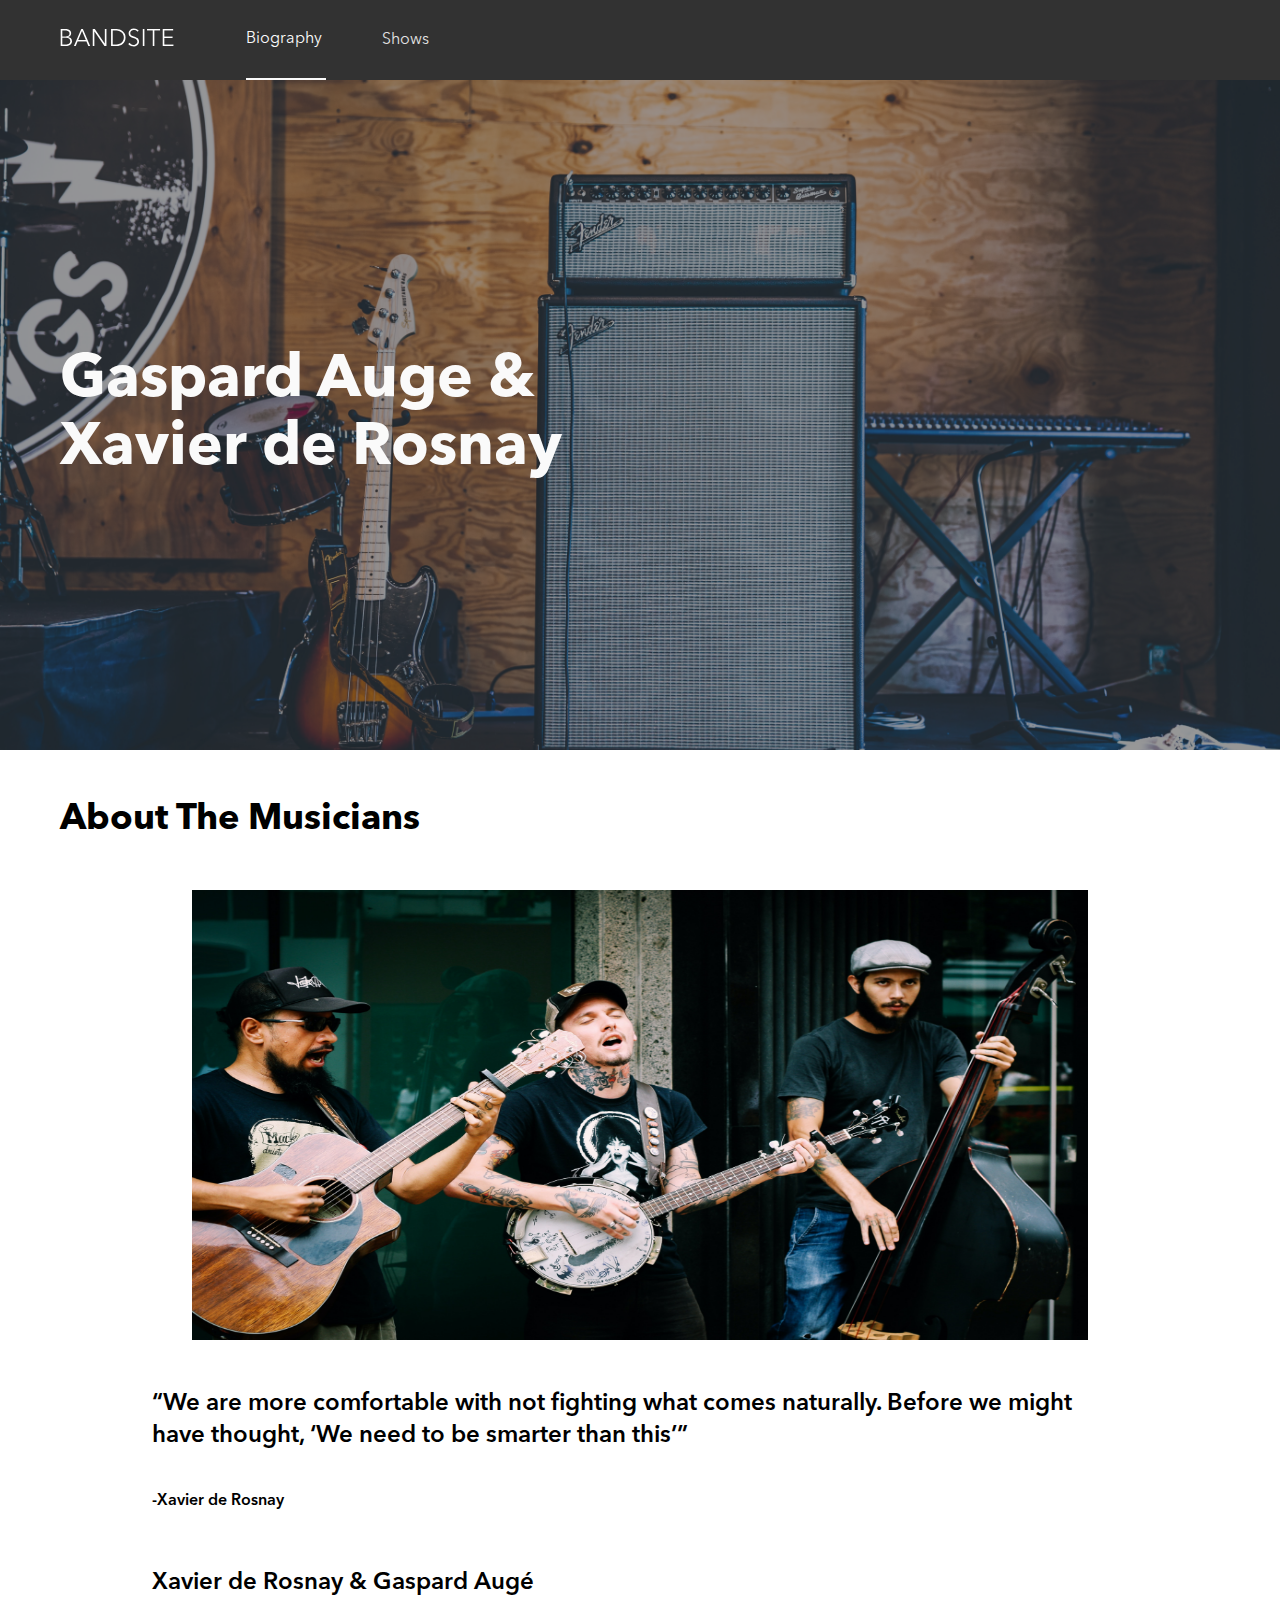
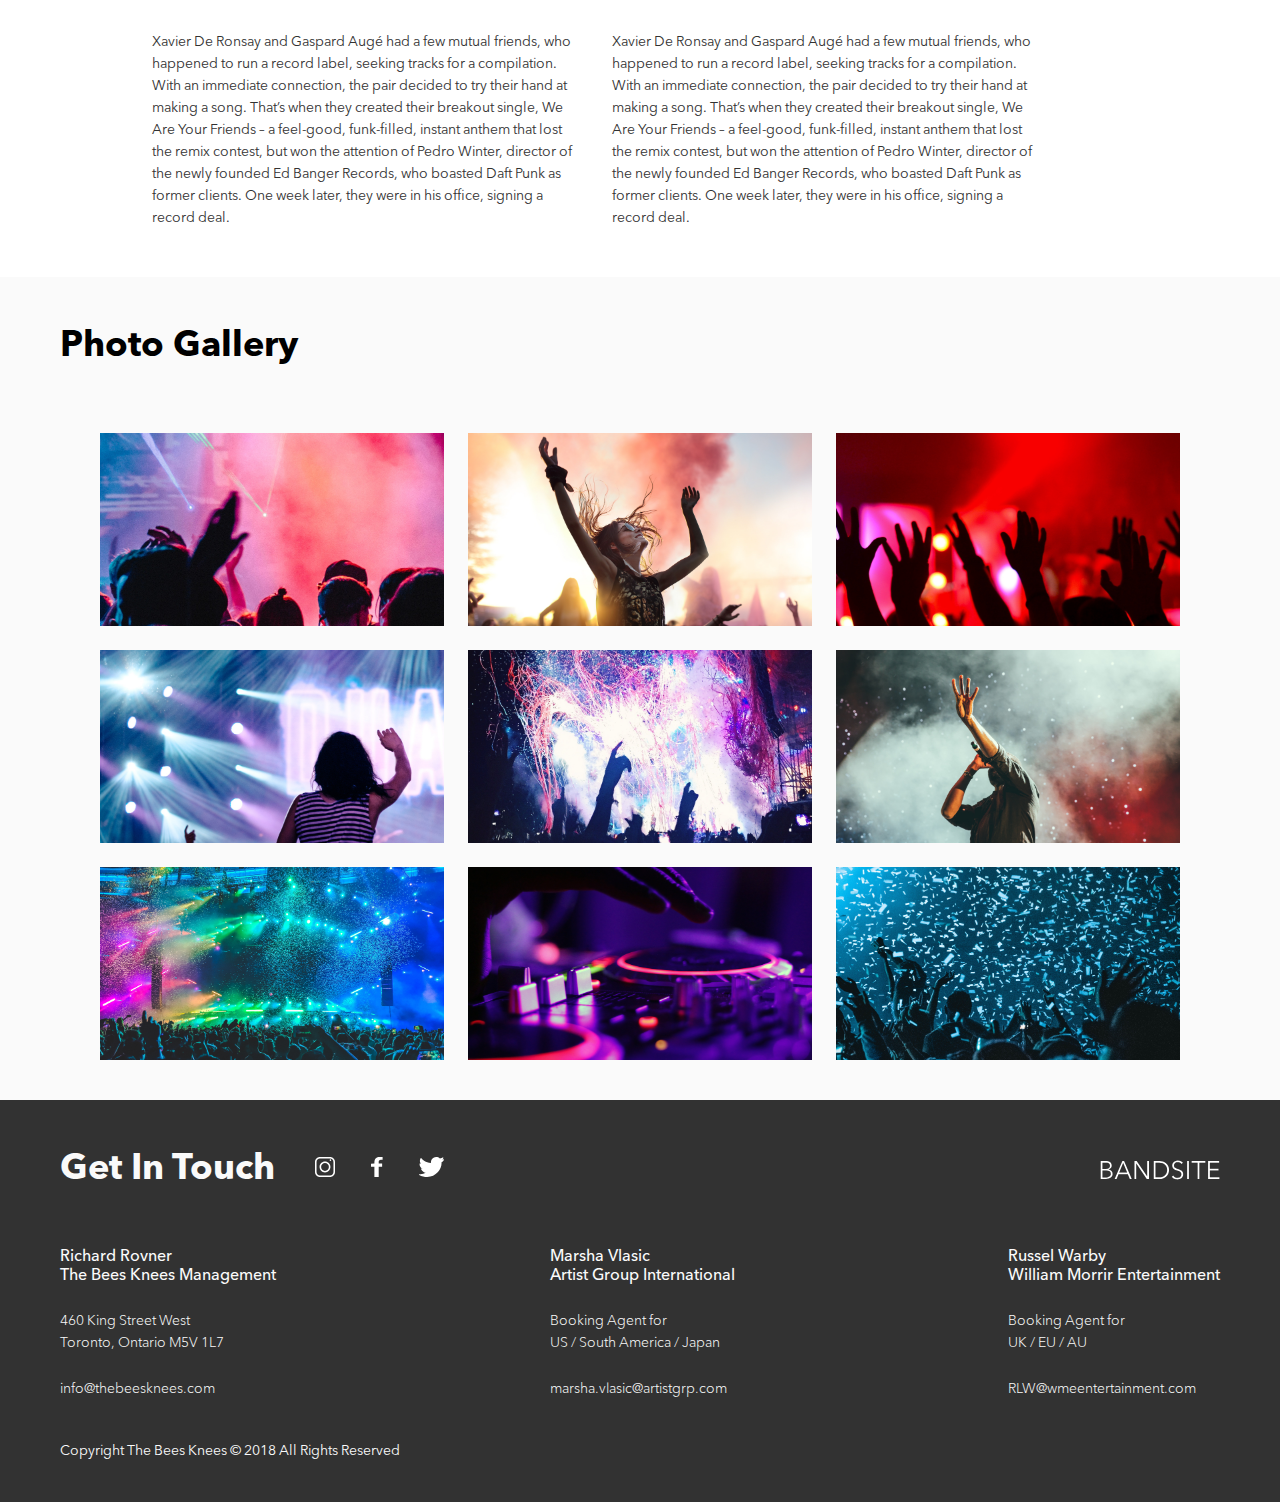
==== commit fc649396: "desktop site complete" ====
--- a/Sprint-1/index.html
+++ b/Sprint-1/index.html
@@ -26,7 +26,7 @@
             <img class="article__img" src="./Assets/Images/matheus-ferrero-RxpqZBBevKg-unsplash.jpg" alt="Musicians">
             <p class="article__quote quote">“We are more comfortable with not fighting what comes naturally. Before
             we might have thought, ‘We need to be smarter than this’”</p>
-            <p class="article__quote">-Xavier de Rosnay</p>
+            <p class="article__quote name">-Xavier de Rosnay</p>
             <p class="article__quote musicians">Xavier de Rosnay & Gaspard Augé</p>
             <div class="article__para">
                 <p class=" para1">Xavier De Ronsay and Gaspard Augé had a few 
--- a/Sprint-1/Styles/main.css
+++ b/Sprint-1/Styles/main.css
@@ -73,7 +73,13 @@
 @media (min-width: 768px) {
   .header__nav .nav__div {
     margin: 0;
-    padding-left: 3.125%;
+    padding-left: 24px;
+  }
+}
+
+@media (min-width: 1200px) {
+  .header__nav .nav__div {
+    padding-left: 60px;
   }
 }
 
@@ -93,7 +99,6 @@
   text-decoration: none;
   padding-bottom: 15px;
   width: 50%;
-  font-family: "Avenir-Medium";
   border-bottom: 2px solid #fafafa;
   color: #fafafa;
 }
@@ -117,6 +122,13 @@
   }
 }
 
+@media (min-width: 1200px) {
+  .header__nav .nav__div2--link1 {
+    margin-left: 56px;
+    width: 80px;
+  }
+}
+
 .header__nav .nav__div2--link2 {
   text-align: center;
   text-decoration: none;
@@ -144,18 +156,31 @@
   }
 }
 
+@media (min-width: 1200px) {
+  .header__nav .nav__div2--link2 {
+    margin-left: 56px;
+    width: 80px;
+  }
+}
+
 .hero {
   background-image: url("../Assets/Images/austin-neill-1t0yY9lSpyE-unsplash.jpg");
-  height: 183px;
   background-size: cover;
   display: -webkit-box;
   display: -ms-flexbox;
   display: flex;
+  height: 183px;
 }
 
 @media (min-width: 768px) {
   .hero {
     height: 400px;
+  }
+}
+
+@media (min-width: 1200px) {
+  .hero {
+    height: 670px;
   }
 }
 
@@ -169,16 +194,22 @@
   padding: 0 16px;
   background: rgba(50, 50, 50, 0.5);
   width: 100%;
-  height: 183px;
   color: #fafafa;
   font-family: "Avenir-Bold";
   font-size: 24px;
   line-height: 32px;
+  height: 183px;
 }
 
 @media (min-width: 768px) {
   .hero__head {
     padding: 0 3.125%;
+  }
+}
+
+@media (min-width: 1200px) {
+  .hero__head {
+    padding: 0 60px;
   }
 }
 
@@ -192,6 +223,12 @@
 @media (min-width: 768px) {
   .hero__head {
     height: 400px;
+  }
+}
+
+@media (min-width: 1200px) {
+  .hero__head {
+    height: 670px;
   }
 }
 
@@ -212,7 +249,15 @@
   }
 }
 
+@media (min-width: 1200px) {
+  .article {
+    padding: 0 60px;
+  }
+}
+
 .article__header {
+  -ms-flex-item-align: start;
+      align-self: flex-start;
   font-family: "Avenir-Bold";
   font-size: 24px;
   line-height: 32px;
@@ -226,7 +271,16 @@
   }
 }
 
+@media (min-width: 1200px) {
+  .article__header {
+    padding: 48px 0;
+  }
+}
+
 .article__img {
+  -ms-flex-item-align: center;
+      -ms-grid-row-align: center;
+      align-self: center;
   width: 100%;
   max-width: 896px;
   margin-bottom: 24px;
@@ -239,8 +293,26 @@
   }
 }
 
+@media (min-width: 1200px) {
+  .article__img {
+    height: 450px;
+  }
+}
+
+@media (min-width: 1200px) {
+  .article__img {
+    margin-bottom: 48px;
+  }
+}
+
 .article__quote {
   font-family: "Avenir-demi";
+}
+
+@media (min-width: 1200px) {
+  .article__quote {
+    padding: 0 92px;
+  }
 }
 
 .article .quote {
@@ -257,6 +329,16 @@
   }
 }
 
+@media (min-width: 1200px) {
+  .article .quote {
+    padding-bottom: 40px;
+  }
+}
+
+.article .name {
+  font-family: "Avenir-demi";
+}
+
 .article .musicians {
   padding: 40px 0 24px;
   font-family: "Avenir-demi";
@@ -268,6 +350,12 @@
   .article .musicians {
     font-size: 24px;
     line-height: 32px;
+  }
+}
+
+@media (min-width: 1200px) {
+  .article .musicians {
+    padding: 56px 92px 32px;
   }
 }
 
@@ -279,6 +367,7 @@
   -webkit-box-direction: normal;
       -ms-flex-direction: column;
           flex-direction: column;
+  color: #323232;
   font-size: 13px;
   line-height: 18px;
   font-family: "Avenir-Light";
@@ -303,6 +392,12 @@
   }
 }
 
+@media (min-width: 1200px) {
+  .article__para {
+    padding: 0 92px 48px;
+  }
+}
+
 .article .para1 {
   padding-bottom: 24px;
 }
@@ -313,6 +408,13 @@
   }
 }
 
+@media (min-width: 1200px) {
+  .article .para1 {
+    padding: 0 20px 0 0;
+    width: 420px;
+  }
+}
+
 .article .para2 {
   padding-bottom: 40px;
 }
@@ -323,11 +425,33 @@
   }
 }
 
+@media (min-width: 1200px) {
+  .article .para2 {
+    padding: 0 0 0 20px;
+    width: 420px;
+  }
+}
+
 .section {
+  display: -webkit-box;
+  display: -ms-flexbox;
+  display: flex;
+  -webkit-box-orient: vertical;
+  -webkit-box-direction: normal;
+      -ms-flex-direction: column;
+          flex-direction: column;
   background-color: #fafafa;
 }
 
+@media (min-width: 768px) {
+  .section {
+    padding-bottom: 16px;
+  }
+}
+
 .section__head {
+  -ms-flex-item-align: start;
+      align-self: flex-start;
   font-family: "Avenir-Bold";
   font-size: 24px;
   line-height: 32px;
@@ -352,6 +476,18 @@
   }
 }
 
+@media (min-width: 1200px) {
+  .section__head {
+    padding: 48px 0 64px 60px;
+  }
+}
+
+.section .img {
+  -ms-flex-item-align: center;
+      -ms-grid-row-align: center;
+      align-self: center;
+}
+
 @media (max-width: 767px) {
   .section .img {
     padding: 0 16px;
@@ -367,6 +503,13 @@
     -webkit-box-pack: justify;
         -ms-flex-pack: justify;
             justify-content: space-between;
+  }
+}
+
+@media (min-width: 1200px) {
+  .section .img {
+    padding: 0 0 24px 0;
+    width: 1080px;
   }
 }
 
@@ -393,6 +536,13 @@
   }
 }
 
+@media (min-width: 1200px) {
+  .section .img__styl {
+    height: 193px;
+    width: 344px;
+  }
+}
+
 .ftr {
   padding: 0 16px;
   background-color: #323232;
@@ -405,11 +555,23 @@
   }
 }
 
+@media (min-width: 1200px) {
+  .ftr {
+    padding: 0 60px;
+  }
+}
+
 @media (min-width: 768px) {
   .ftr .footer {
     display: -webkit-box;
     display: -ms-flexbox;
     display: flex;
+  }
+}
+
+@media (min-width: 1200px) {
+  .ftr .footer {
+    padding: 8px 0 16px;
   }
 }
 
@@ -438,8 +600,7 @@
 }
 
 .ftr .footer__icon--img {
-  height: 2rem;
-  padding-right: 2rem;
+  padding-right: 32px;
 }
 
 .ftr .footer__site-name {
@@ -455,6 +616,68 @@
         align-self: center;
     position: absolute;
     right: 24px;
+  }
+}
+
+@media (min-width: 1200px) {
+  .ftr .footer__site-name {
+    right: 60px;
+  }
+}
+
+.ftr .footer__site-name img {
+  height: 24px;
+  width: 120px;
+}
+
+@media (min-width: 768px) {
+  .ftr .contact {
+    display: -webkit-box;
+    display: -ms-flexbox;
+    display: flex;
+    -webkit-box-pack: justify;
+        -ms-flex-pack: justify;
+            justify-content: space-between;
+  }
+}
+
+.ftr .contact__mgmt:nth-of-type(odd) {
+  padding: 40px 0;
+}
+
+@media (min-width: 1200px) {
+  .ftr .contact__mgmt:nth-of-type(odd) {
+    padding: 0;
+  }
+}
+
+@media (min-width: 768px) {
+  .ftr .contact__mgmt {
+    padding: 40px 0;
+  }
+}
+
+@media (min-width: 1200px) {
+  .ftr .contact__mgmt {
+    padding: 0;
+  }
+}
+
+.ftr .contact__mgmt--name {
+  font-family: "Avenir-Medium";
+}
+
+.ftr .contact__mgmt--add {
+  font-size: 13px;
+  line-height: 18px;
+  font-family: "Avenir-Light";
+  padding-top: 24px;
+}
+
+@media (min-width: 768px) {
+  .ftr .contact__mgmt--add {
+    font-size: 14px;
+    line-height: 22px;
   }
 }
 
@@ -483,42 +706,9 @@
   }
 }
 
-@media (min-width: 768px) {
-  .contact {
-    display: -webkit-box;
-    display: -ms-flexbox;
-    display: flex;
-    -webkit-box-pack: justify;
-        -ms-flex-pack: justify;
-            justify-content: space-between;
-  }
-}
-
-.contact__mgmt:nth-of-type(odd) {
-  padding: 40px 0;
-}
-
-@media (min-width: 768px) {
-  .contact__mgmt {
-    padding: 40px 0;
-  }
-}
-
-.contact__mgmt--name {
-  font-family: "Avenir-Medium";
-}
-
-.contact__mgmt--add {
-  font-size: 13px;
-  line-height: 18px;
-  font-family: "Avenir-Light";
-  padding-top: 15px;
-}
-
-@media (min-width: 768px) {
-  .contact__mgmt--add {
-    font-size: 14px;
-    line-height: 22px;
+@media (min-width: 1200px) {
+  .ftr .copyright {
+    padding-top: 40px;
   }
 }
 /*# sourceMappingURL=main.css.map */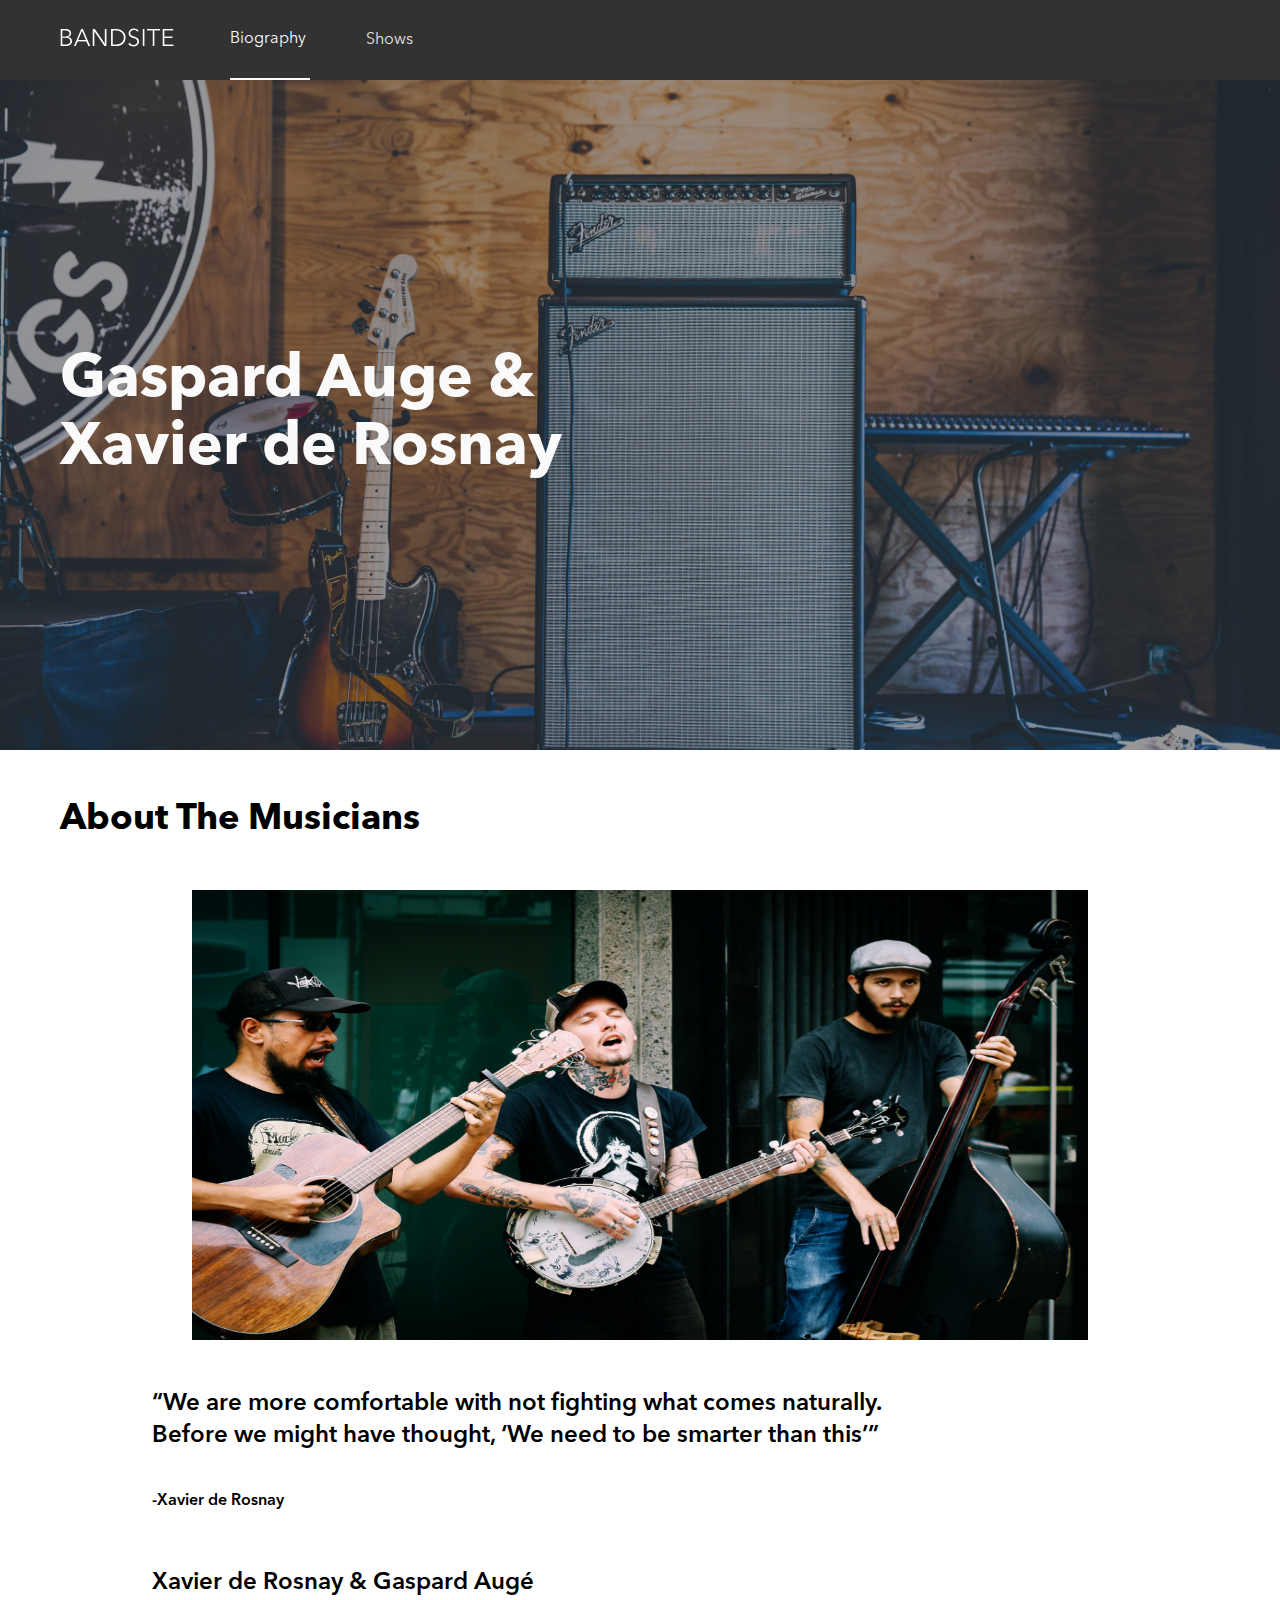
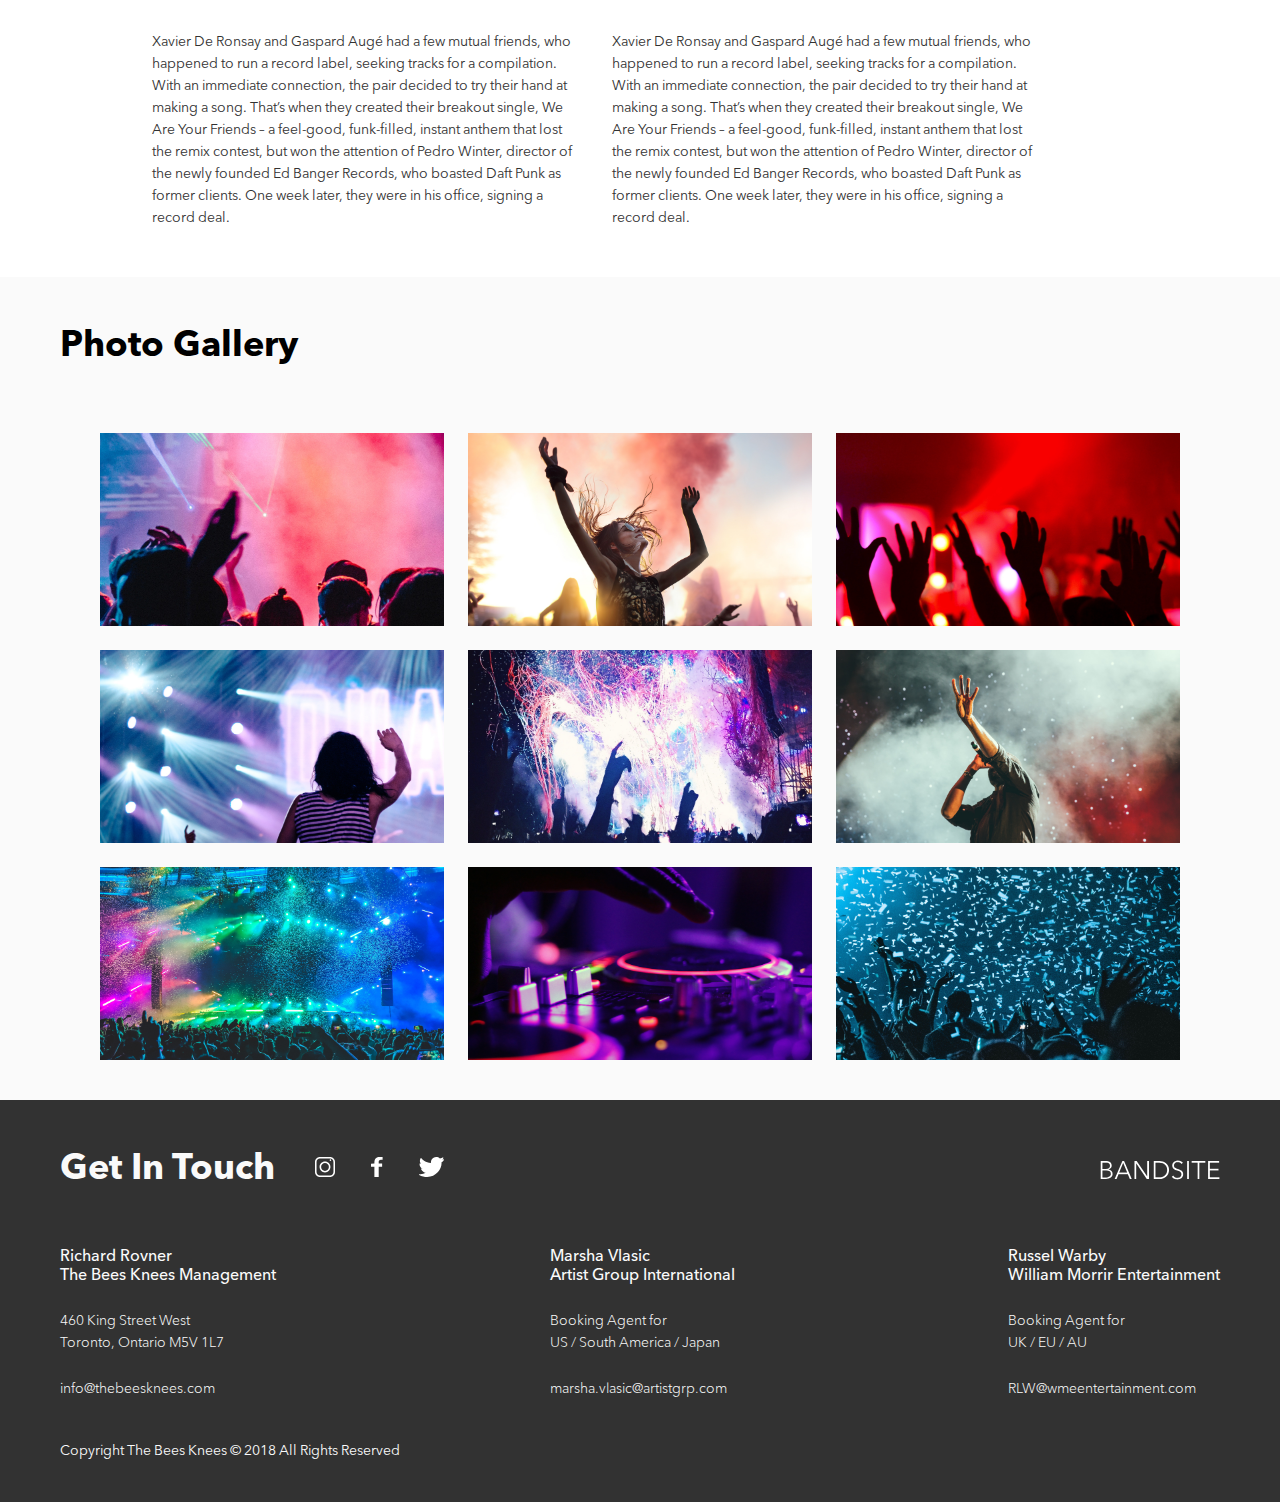
==== commit f0925979: "Band-Site Completed" ====
--- a/Sprint-1/index.html
+++ b/Sprint-1/index.html
@@ -24,7 +24,7 @@
     <article class="article">
             <h2 class="article__header">About The Musicians</h2>
             <img class="article__img" src="./Assets/Images/matheus-ferrero-RxpqZBBevKg-unsplash.jpg" alt="Musicians">
-            <p class="article__quote quote">“We are more comfortable with not fighting what comes naturally. Before
+            <p class="article__quote quote">“We are more comfortable with not fighting what comes naturally.<br> Before
             we might have thought, ‘We need to be smarter than this’”</p>
             <p class="article__quote name">-Xavier de Rosnay</p>
             <p class="article__quote musicians">Xavier de Rosnay & Gaspard Augé</p>
--- a/Sprint-1/Styles/main.css
+++ b/Sprint-1/Styles/main.css
@@ -70,10 +70,17 @@
   padding: 0 16px;
 }
 
+@media (max-width: 767px) {
+  .header__nav .nav__div {
+    margin: 5px auto 16px;
+  }
+}
+
 @media (min-width: 768px) {
   .header__nav .nav__div {
     margin: 0;
     padding-left: 24px;
+    padding-right: 0;
   }
 }
 
@@ -97,7 +104,7 @@
 .header__nav .nav__div2--link1 {
   text-align: center;
   text-decoration: none;
-  padding-bottom: 15px;
+  padding-bottom: 11px;
   width: 50%;
   border-bottom: 2px solid #fafafa;
   color: #fafafa;
@@ -132,7 +139,7 @@
 .header__nav .nav__div2--link2 {
   text-align: center;
   text-decoration: none;
-  padding-bottom: 15px;
+  padding-bottom: 11px;
   width: 50%;
   color: #e1e1e1;
 }
@@ -309,9 +316,16 @@
   font-family: "Avenir-demi";
 }
 
+.article__quote br {
+  display: none;
+}
+
 @media (min-width: 1200px) {
   .article__quote {
     padding: 0 92px;
+  }
+  .article__quote br {
+    display: inline;
   }
 }
 
@@ -441,12 +455,7 @@
       -ms-flex-direction: column;
           flex-direction: column;
   background-color: #fafafa;
-}
-
-@media (min-width: 768px) {
-  .section {
-    padding-bottom: 16px;
-  }
+  padding-bottom: 16px;
 }
 
 .section__head {
@@ -466,7 +475,7 @@
 
 @media (max-width: 767px) {
   .section__head {
-    padding: 24px 16px;
+    padding: 32px 16px 24px;
   }
 }
 
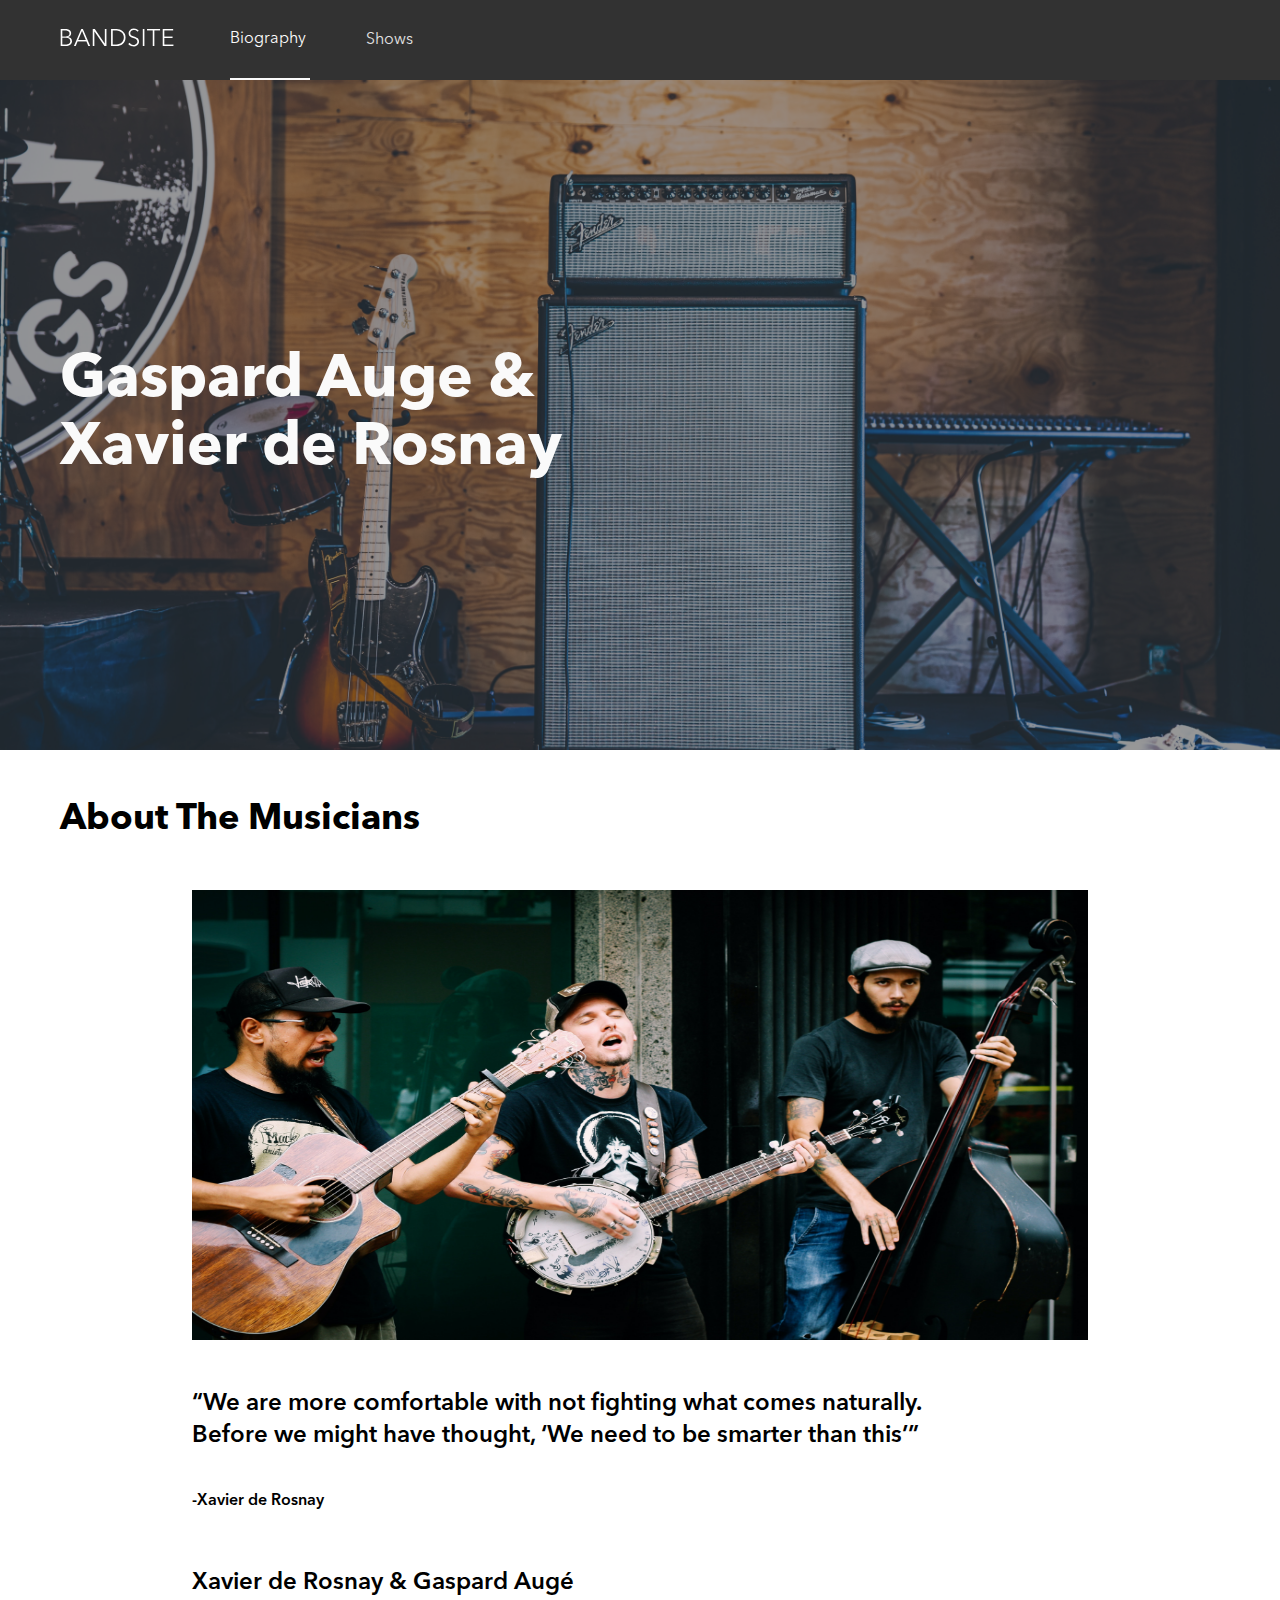
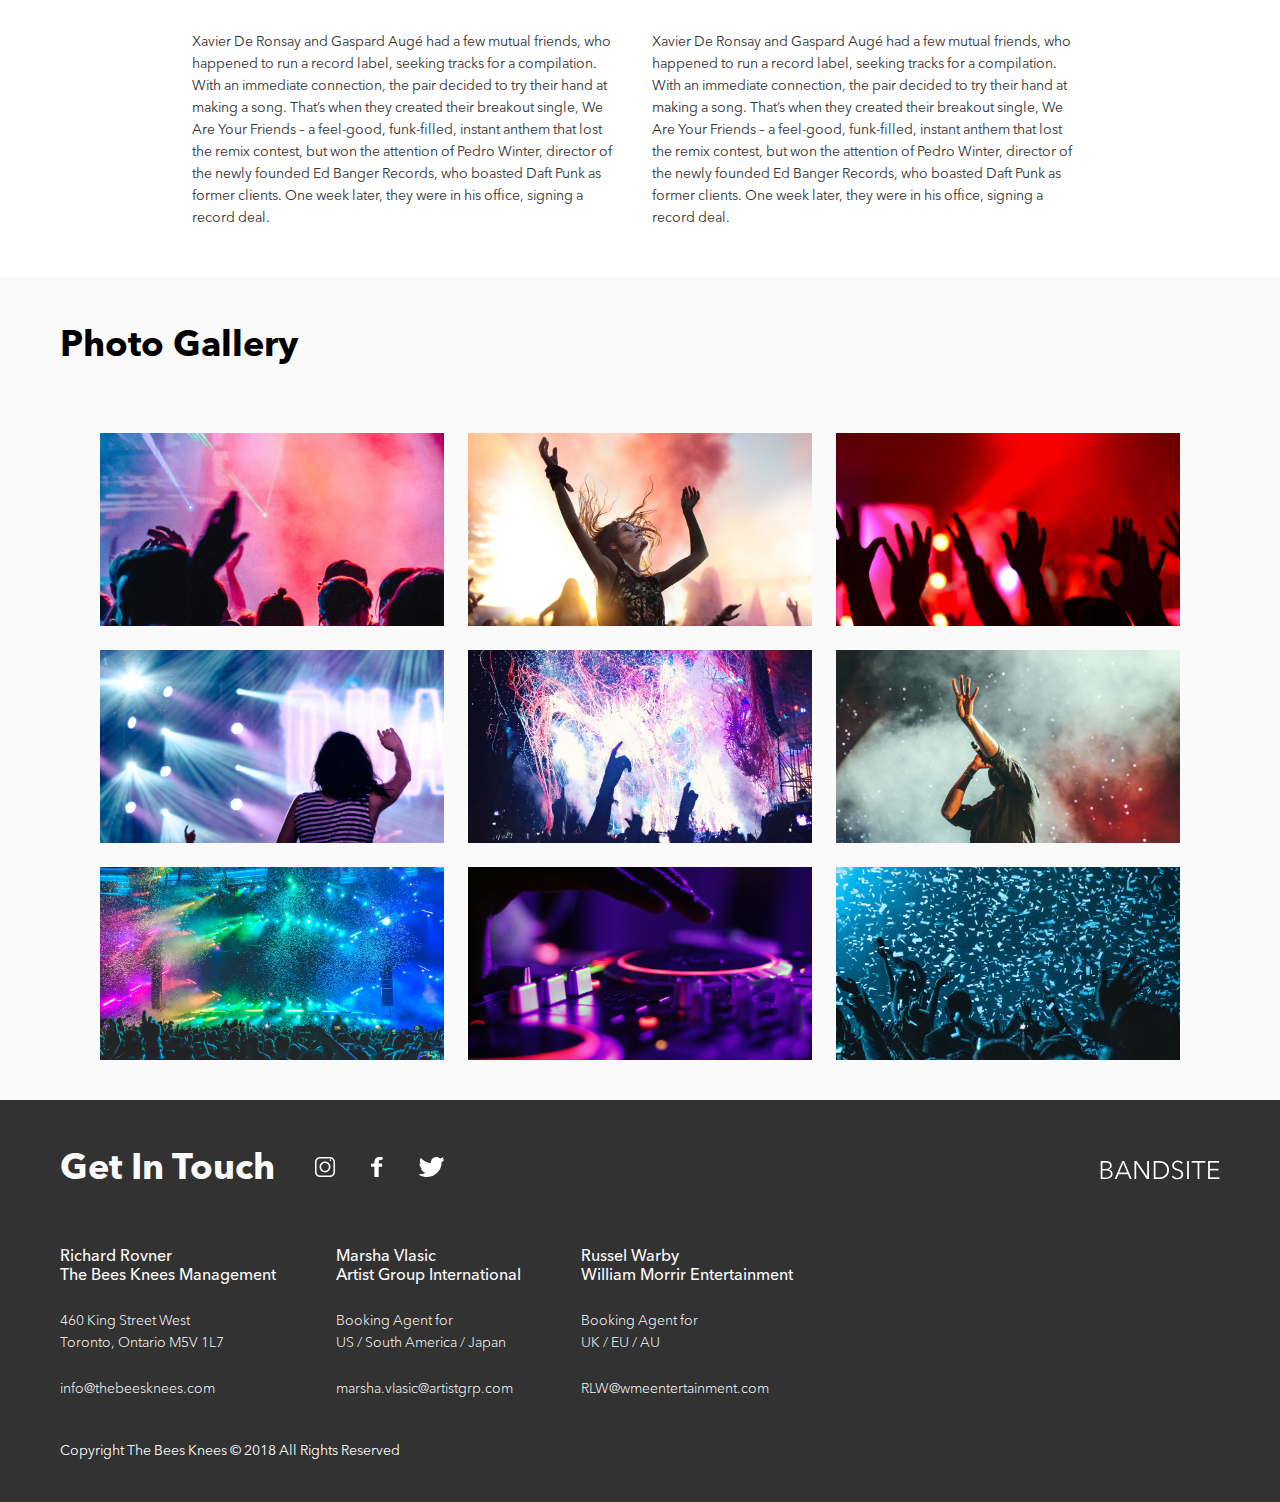
==== commit b36bdb63: "Final Touches and bug fixes" ====
--- a/Sprint-1/index.html
+++ b/Sprint-1/index.html
@@ -89,17 +89,17 @@
             <div class="contact__mgmt">
                 <p class="contact__mgmt--name">Richard Rovner<br>The Bees Knees Management</p>
                 <p class="contact__mgmt--add">460 King Street West<br>Toronto, Ontario M5V 1L7</p>
-                <p class="contact__mgmt--add">info@thebeesknees.com</p>
+                <a class="contact__mgmt--email" href="mailto:info@thebeesknees.com">info@thebeesknees.com</a>
             </div>
             <div class="contact__mgmt">
                 <p class="contact__mgmt--name">Marsha Vlasic<br>Artist Group International</p>
                 <p class="contact__mgmt--add">Booking Agent for<br>US / South America / Japan</p>
-                <p class="contact__mgmt--add">marsha.vlasic@artistgrp.com</p>
+                <a class="contact__mgmt--email" href="mailto:marsha.vlasic@artistgrp.com">marsha.vlasic@artistgrp.com</a>
             </div>
             <div class="contact__mgmt">
                 <p class="contact__mgmt--name">Russel Warby<br>William Morrir Entertainment</p>
                 <p class="contact__mgmt--add">Booking Agent for<br>UK / EU / AU</p>
-                <p class="contact__mgmt--add">RLW@wmeentertainment.com</p>
+                <a class="contact__mgmt--email" href="mailto:RLW@wmeentertainment.com">RLW@wmeentertainment.com</a>
             </div>
         </div>
         <div class="copyright">
--- a/Sprint-1/Styles/main.css
+++ b/Sprint-1/Styles/main.css
@@ -70,6 +70,13 @@
   padding: 0 16px;
 }
 
+.header__nav .nav__div:hover {
+  -webkit-transform: scale(1.25);
+          transform: scale(1.25);
+  -webkit-box-sizing: border-box;
+          box-sizing: border-box;
+}
+
 @media (max-width: 767px) {
   .header__nav .nav__div {
     margin: 5px auto 16px;
@@ -104,7 +111,7 @@
 .header__nav .nav__div2--link1 {
   text-align: center;
   text-decoration: none;
-  padding-bottom: 11px;
+  padding-bottom: 13px;
   width: 50%;
   border-bottom: 2px solid #fafafa;
   color: #fafafa;
@@ -139,9 +146,16 @@
 .header__nav .nav__div2--link2 {
   text-align: center;
   text-decoration: none;
-  padding-bottom: 11px;
+  padding-bottom: 13px;
   width: 50%;
   color: #e1e1e1;
+}
+
+.header__nav .nav__div2--link2:hover {
+  -webkit-transform: scale(1.25);
+          transform: scale(1.25);
+  -webkit-box-sizing: border-box;
+          box-sizing: border-box;
 }
 
 @media (min-width: 768px) {
@@ -313,6 +327,11 @@
 }
 
 .article__quote {
+  -ms-flex-item-align: center;
+      -ms-grid-row-align: center;
+      align-self: center;
+  width: 100%;
+  max-width: 896px;
   font-family: "Avenir-demi";
 }
 
@@ -374,6 +393,10 @@
 }
 
 .article__para {
+  -ms-flex-item-align: center;
+      align-self: center;
+  width: 100%;
+  max-width: 896px;
   display: -webkit-box;
   display: -ms-flexbox;
   display: flex;
@@ -526,6 +549,11 @@
   width: 100%;
 }
 
+.section .img__styl:hover {
+  -webkit-filter: grayscale(100%);
+          filter: grayscale(100%);
+}
+
 @media (max-width: 767px) {
   .section .img__styl {
     display: -webkit-box;
@@ -650,6 +678,17 @@
   }
 }
 
+@media (min-width: 1200px) {
+  .ftr .contact {
+    display: -webkit-box;
+    display: -ms-flexbox;
+    display: flex;
+    -webkit-box-pack: start;
+        -ms-flex-pack: start;
+            justify-content: flex-start;
+  }
+}
+
 .ftr .contact__mgmt:nth-of-type(odd) {
   padding: 40px 0;
 }
@@ -668,7 +707,7 @@
 
 @media (min-width: 1200px) {
   .ftr .contact__mgmt {
-    padding: 0;
+    padding: 0 60px;
   }
 }
 
@@ -680,11 +719,26 @@
   font-size: 13px;
   line-height: 18px;
   font-family: "Avenir-Light";
-  padding-top: 24px;
+  padding: 24px 0;
 }
 
 @media (min-width: 768px) {
   .ftr .contact__mgmt--add {
+    font-size: 14px;
+    line-height: 22px;
+  }
+}
+
+.ftr .contact__mgmt--email {
+  font-size: 13px;
+  line-height: 18px;
+  font-family: "Avenir-Light";
+  color: #fafafa;
+  text-decoration: none;
+}
+
+@media (min-width: 768px) {
+  .ftr .contact__mgmt--email {
     font-size: 14px;
     line-height: 22px;
   }
